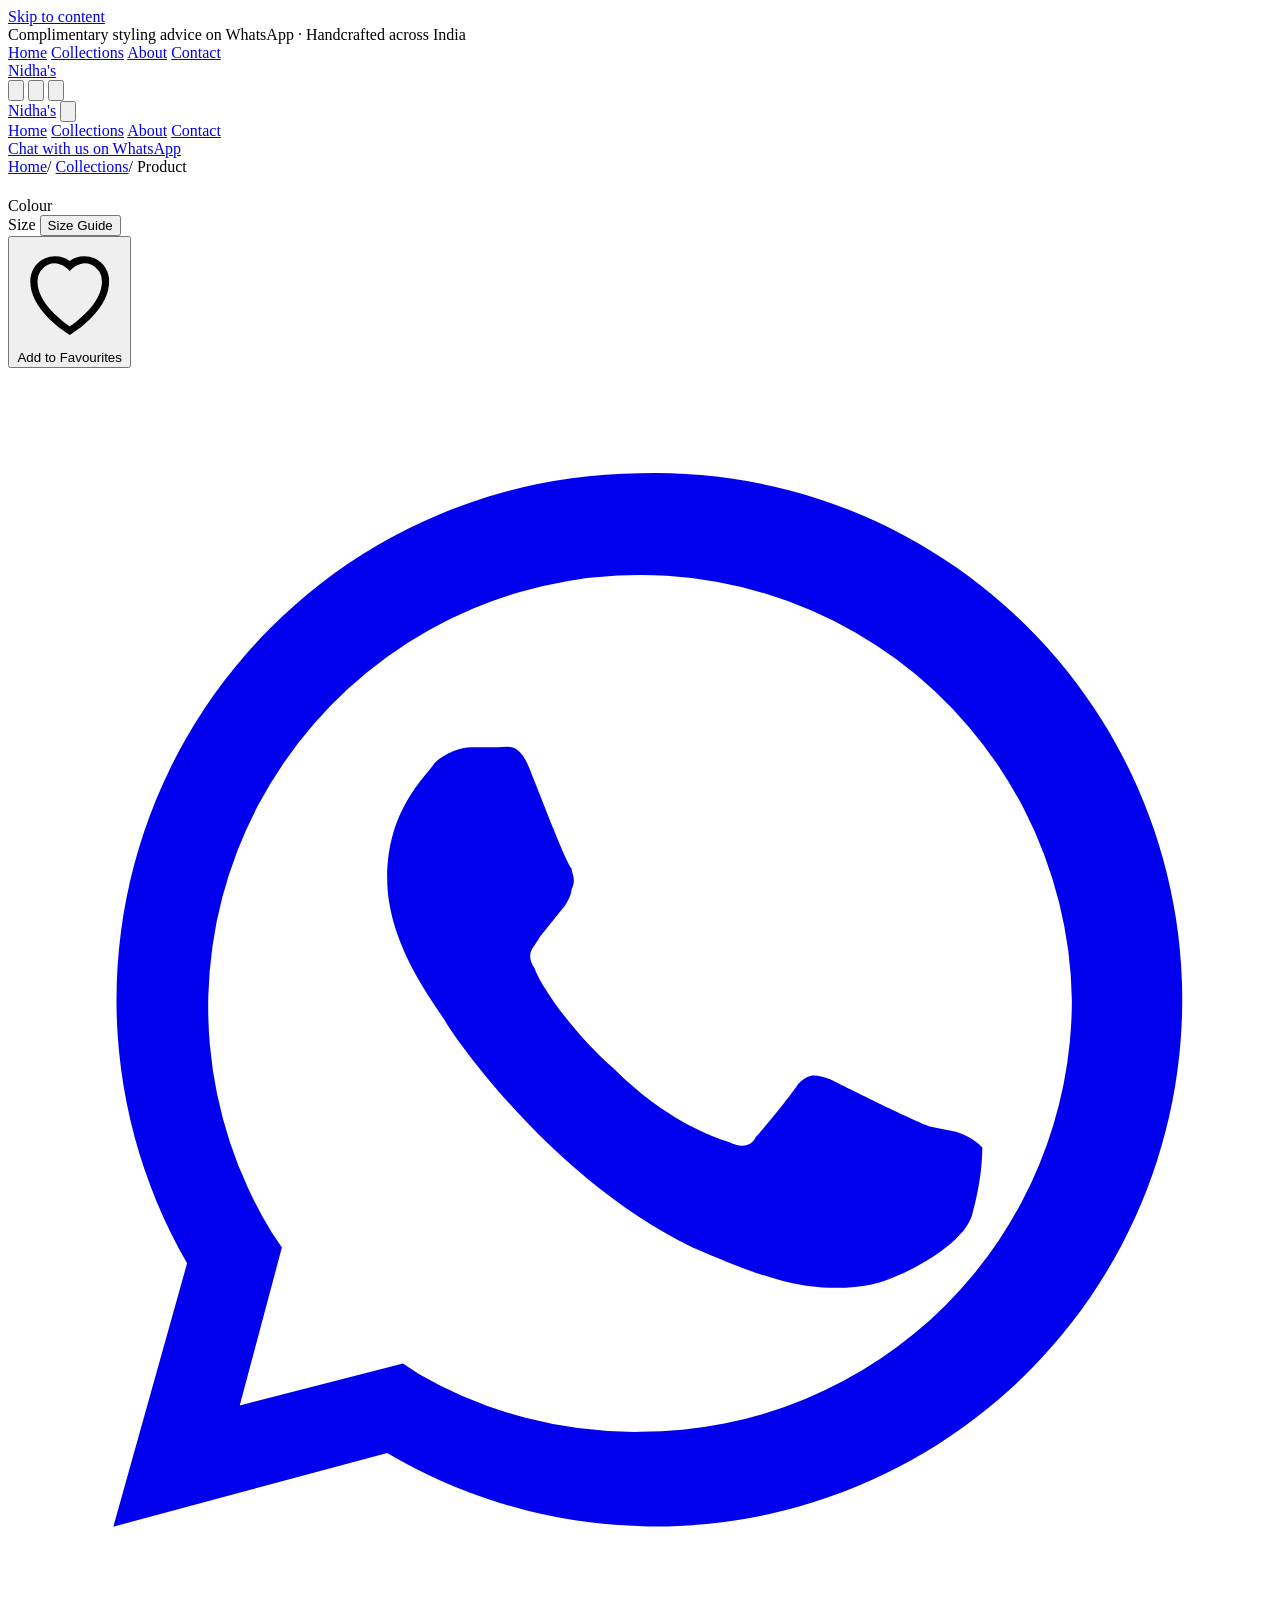
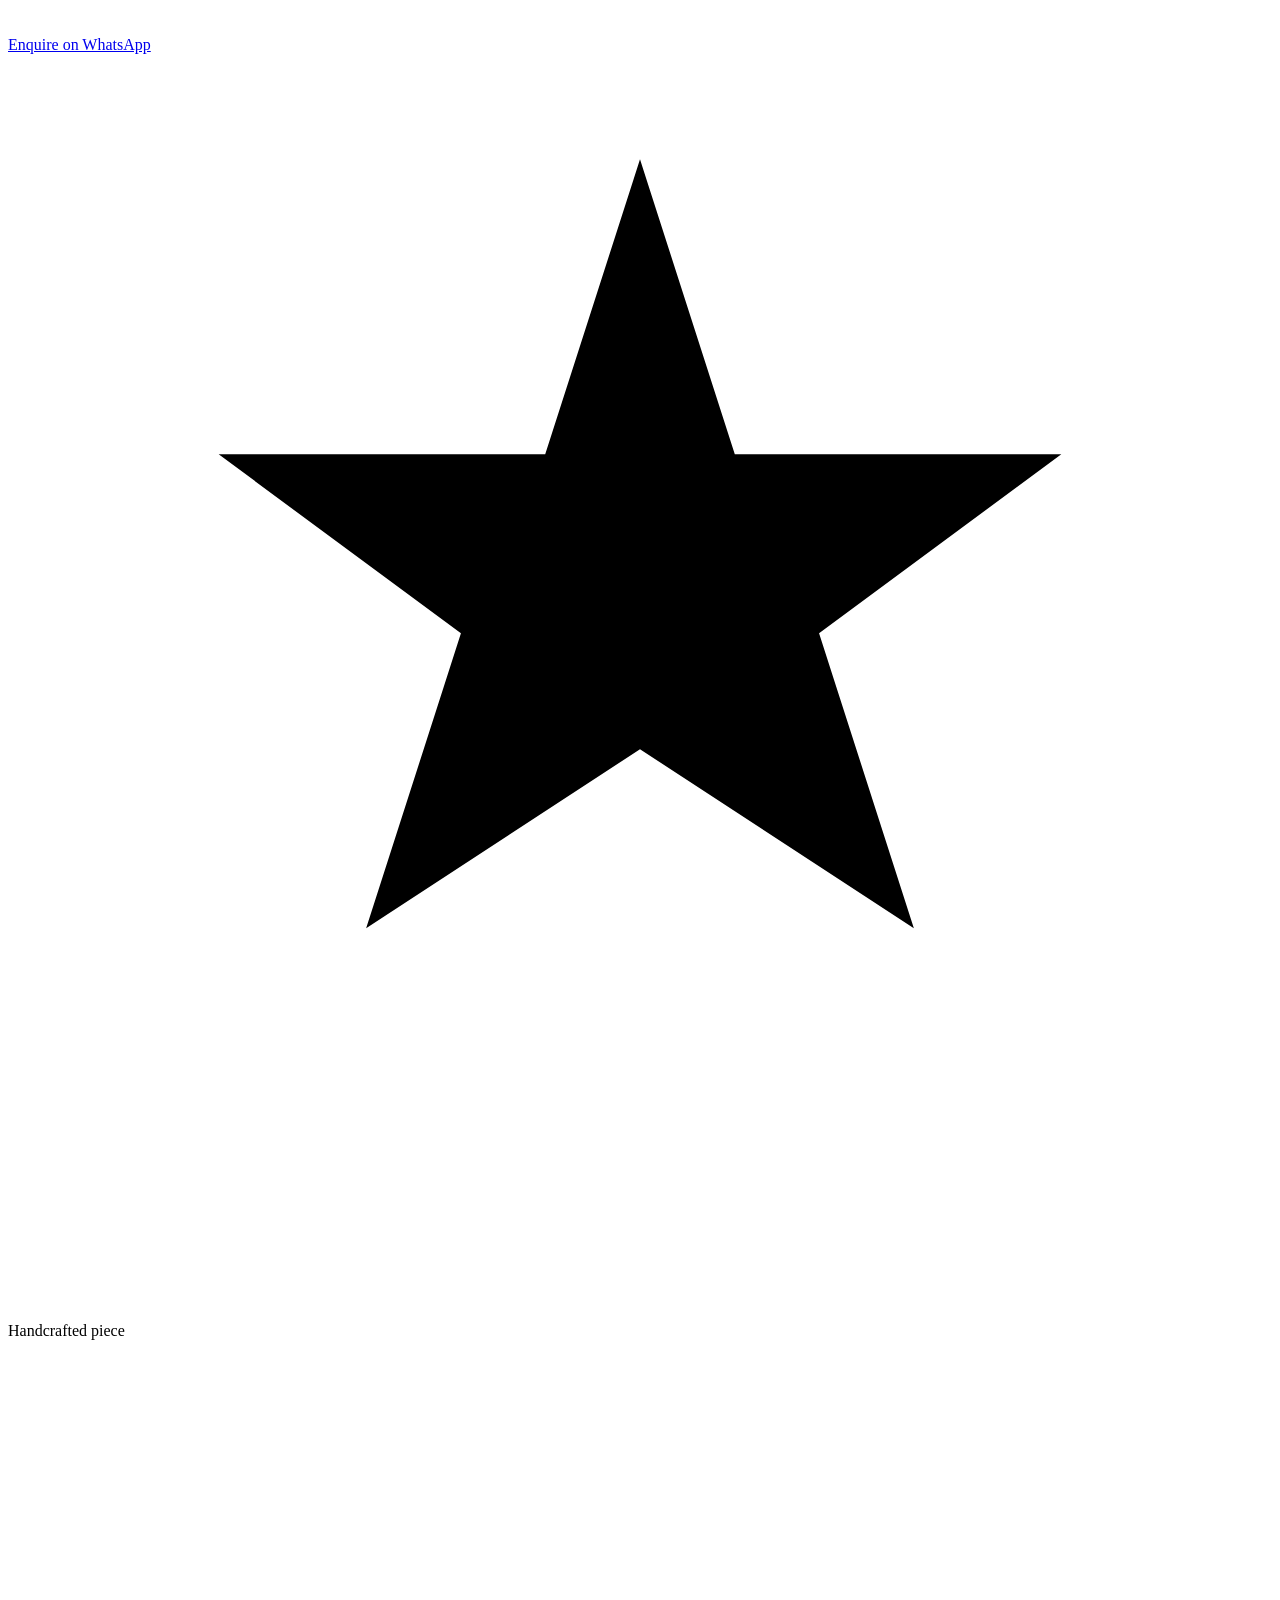
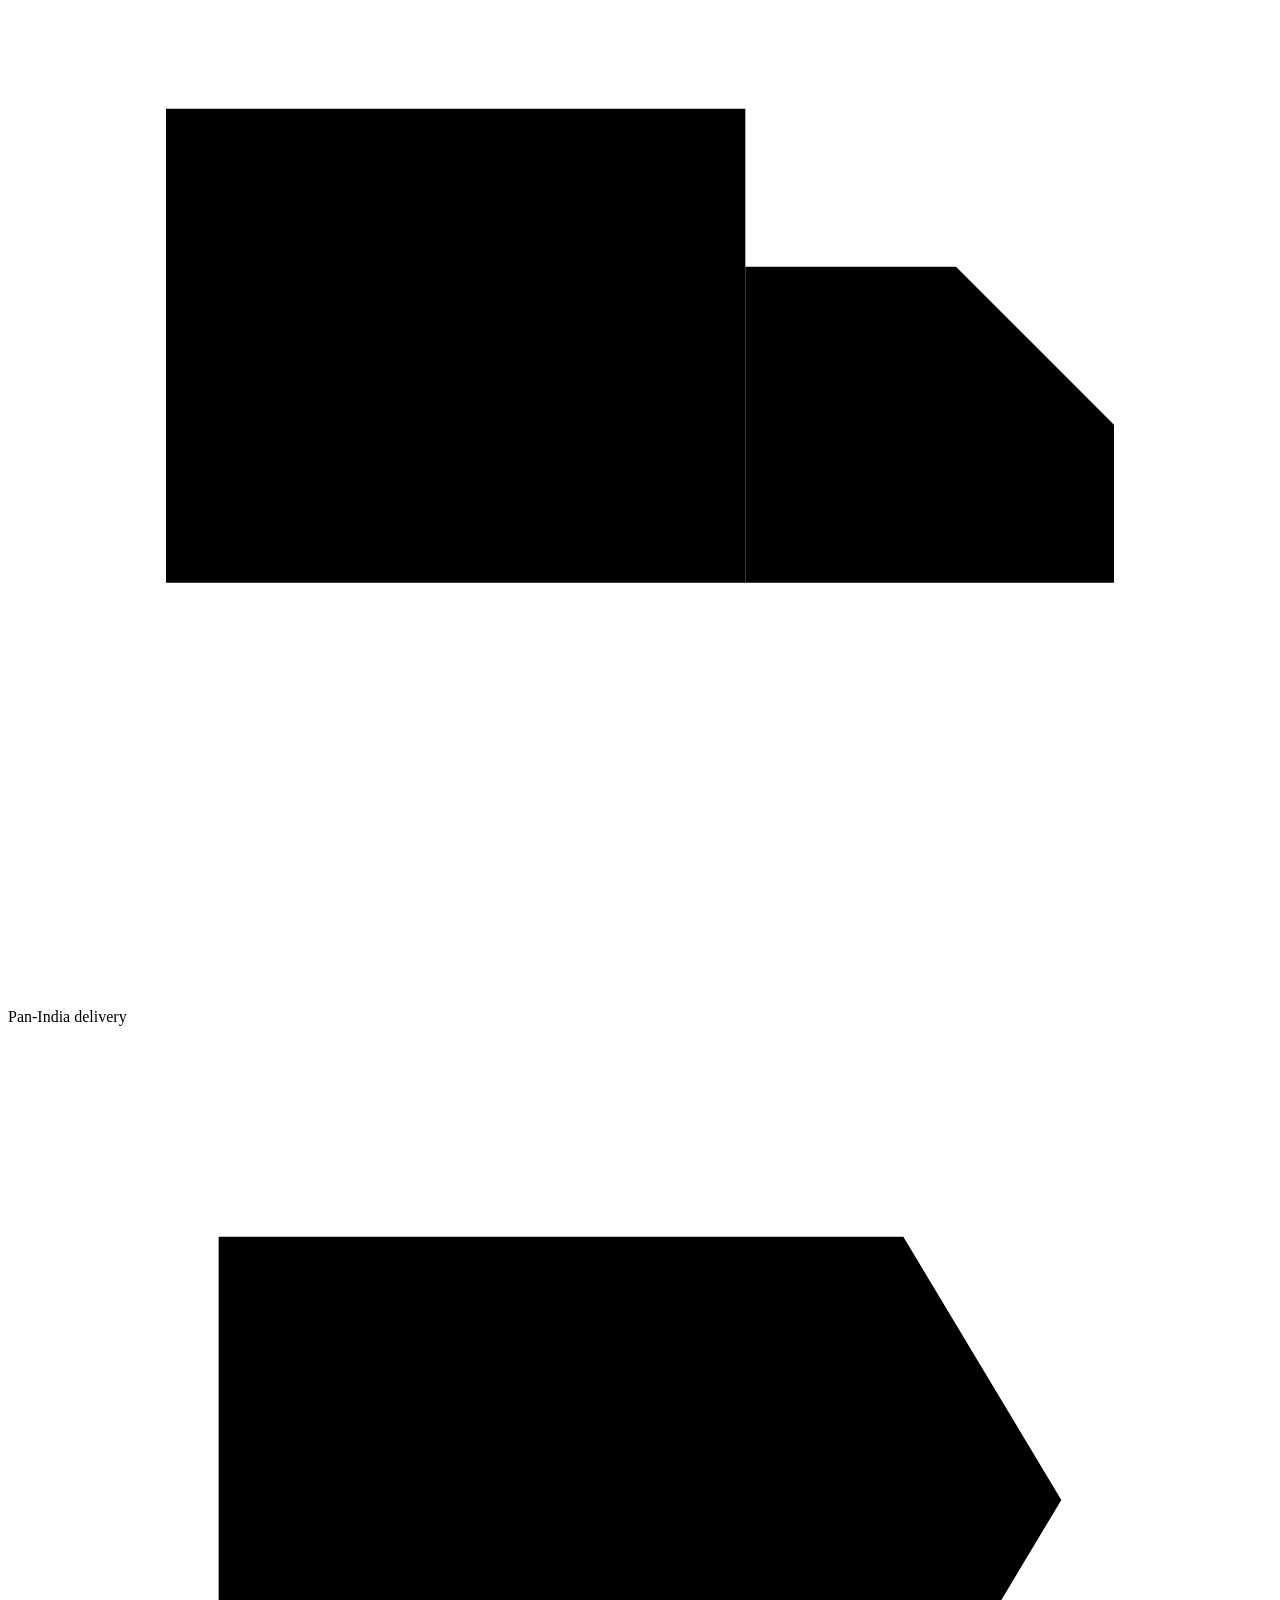
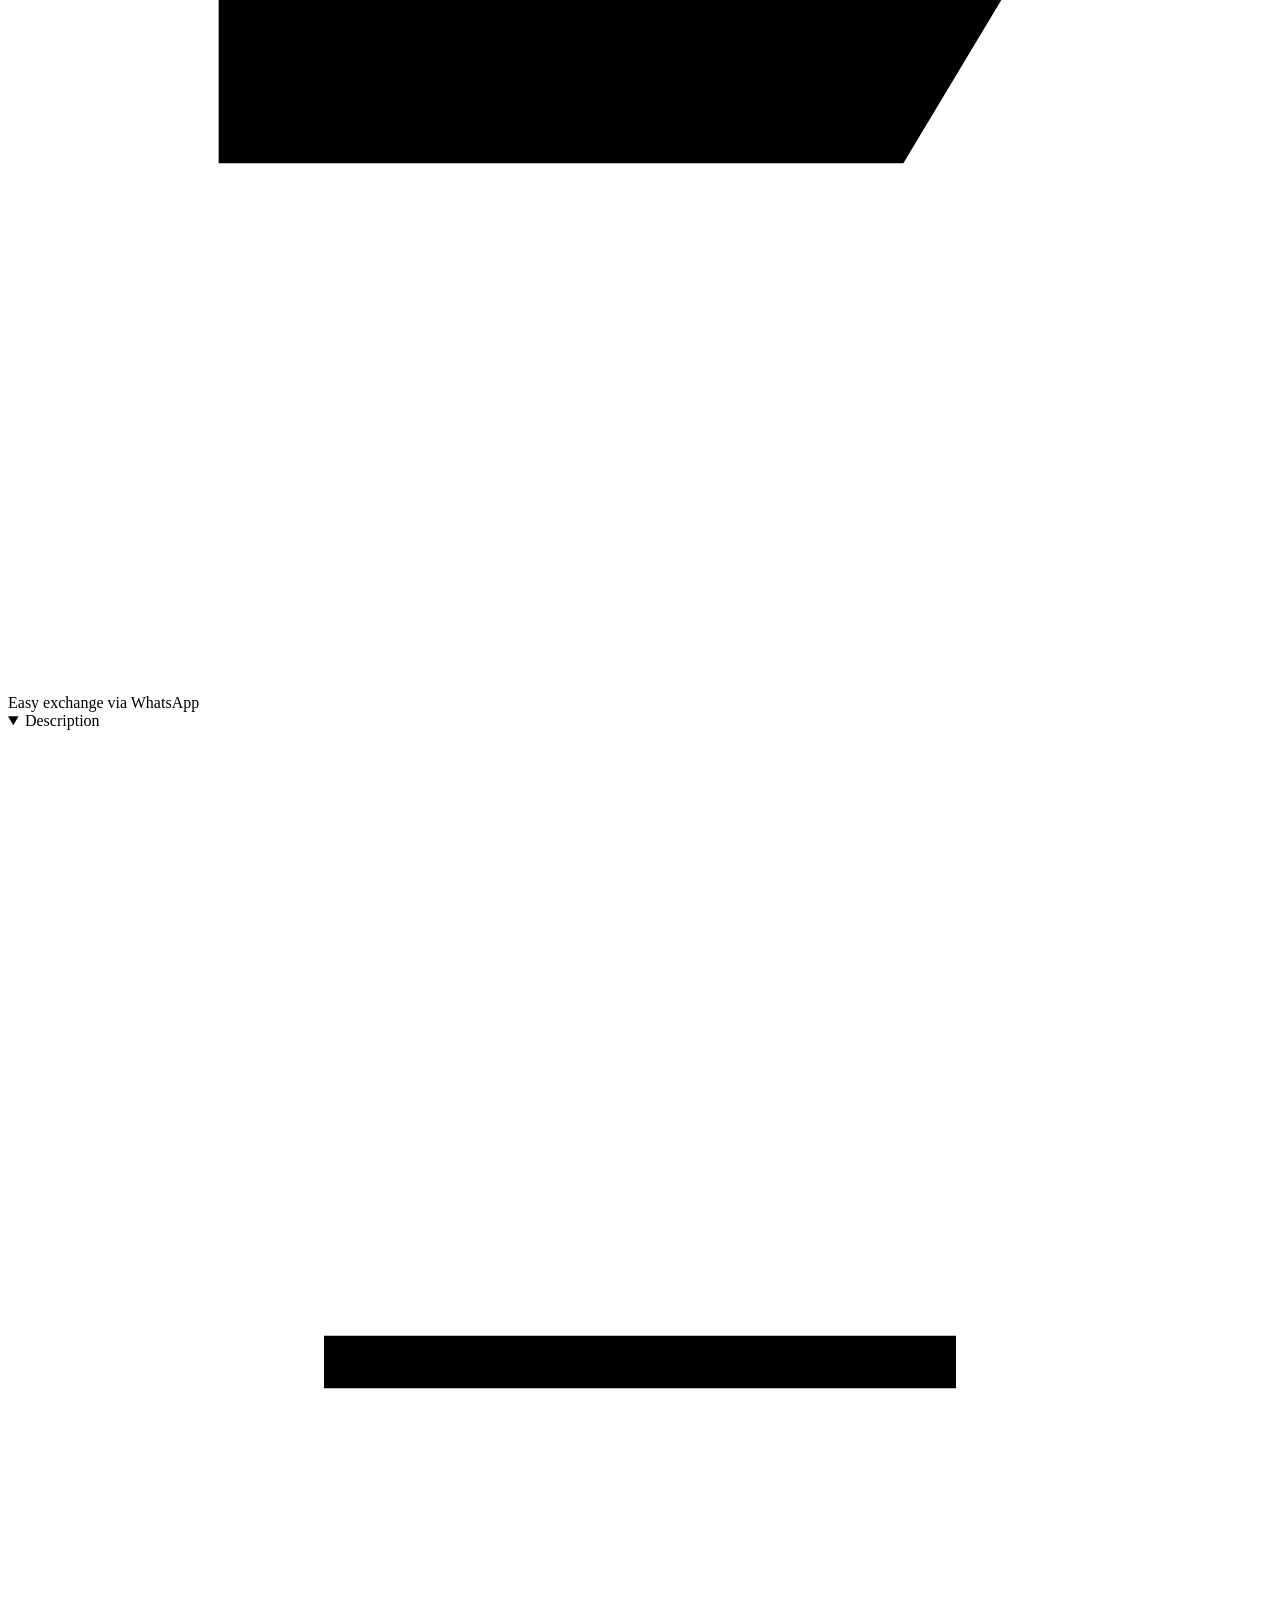
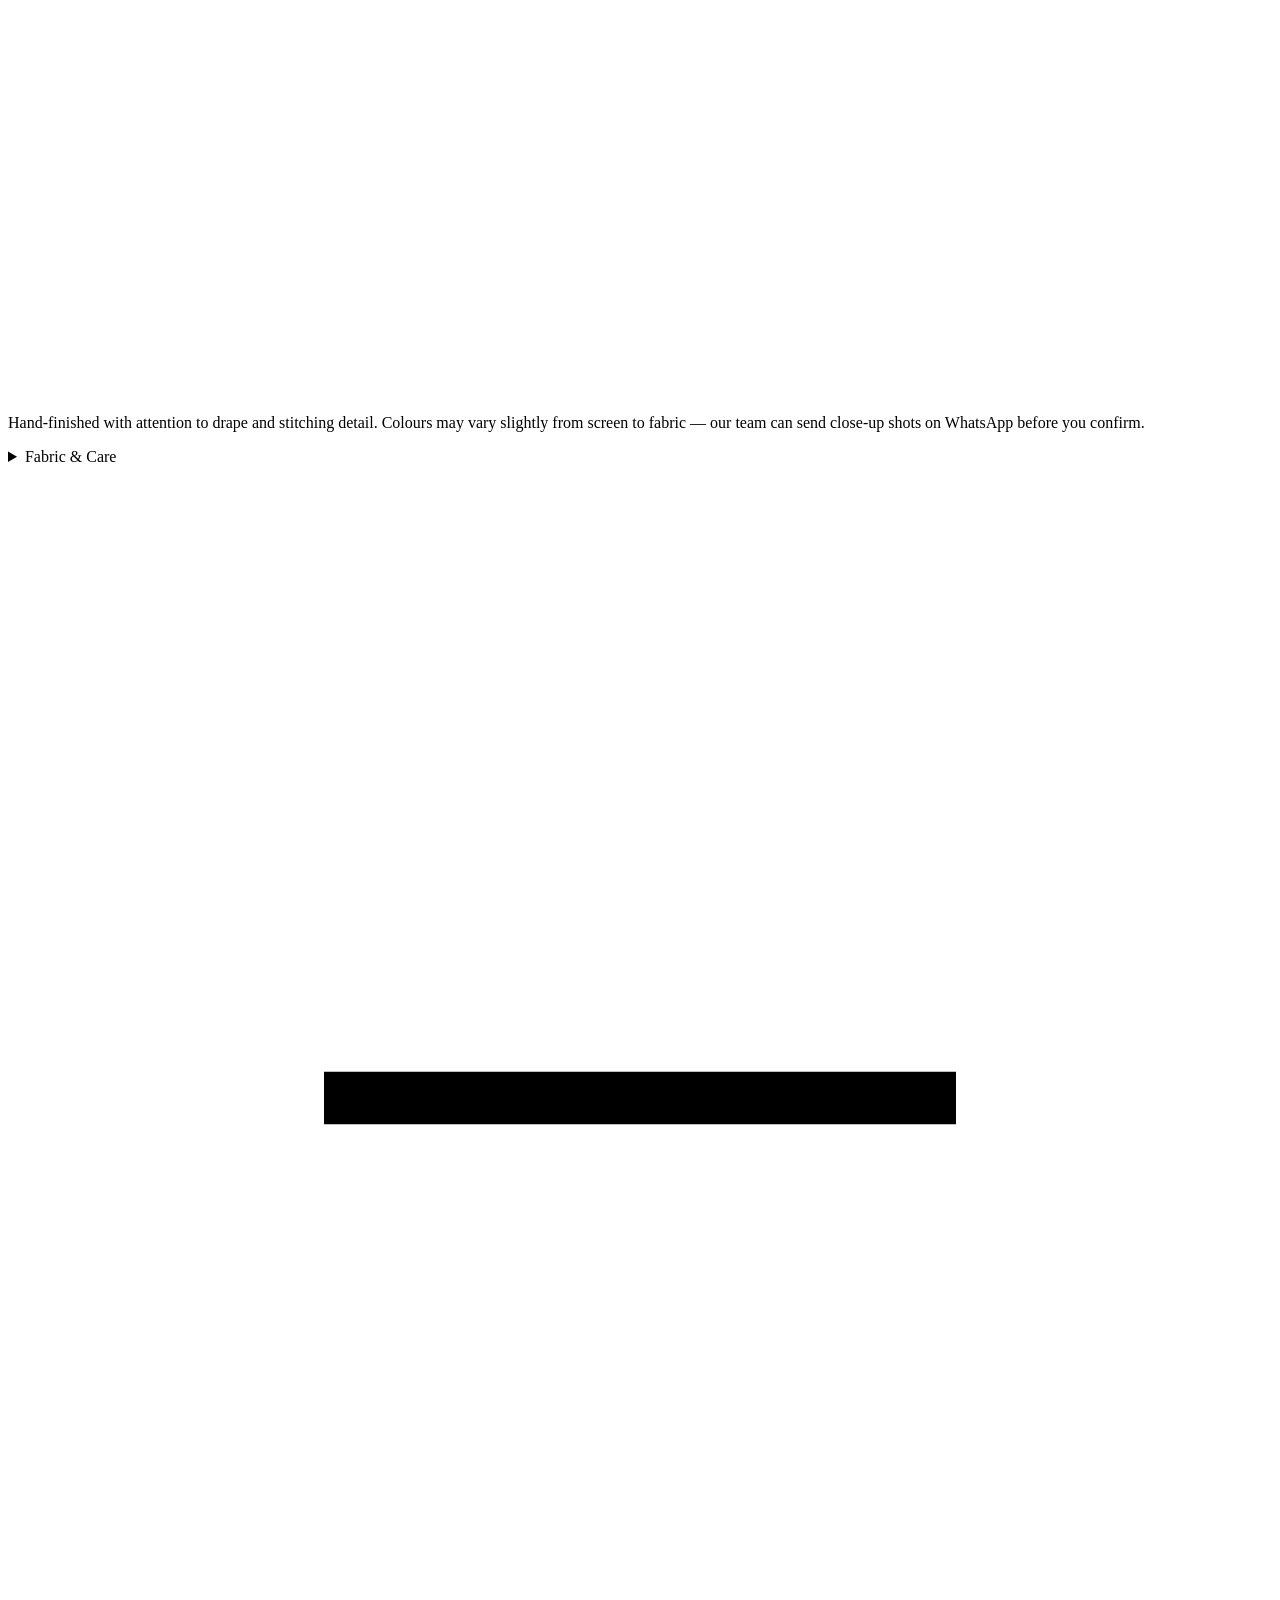
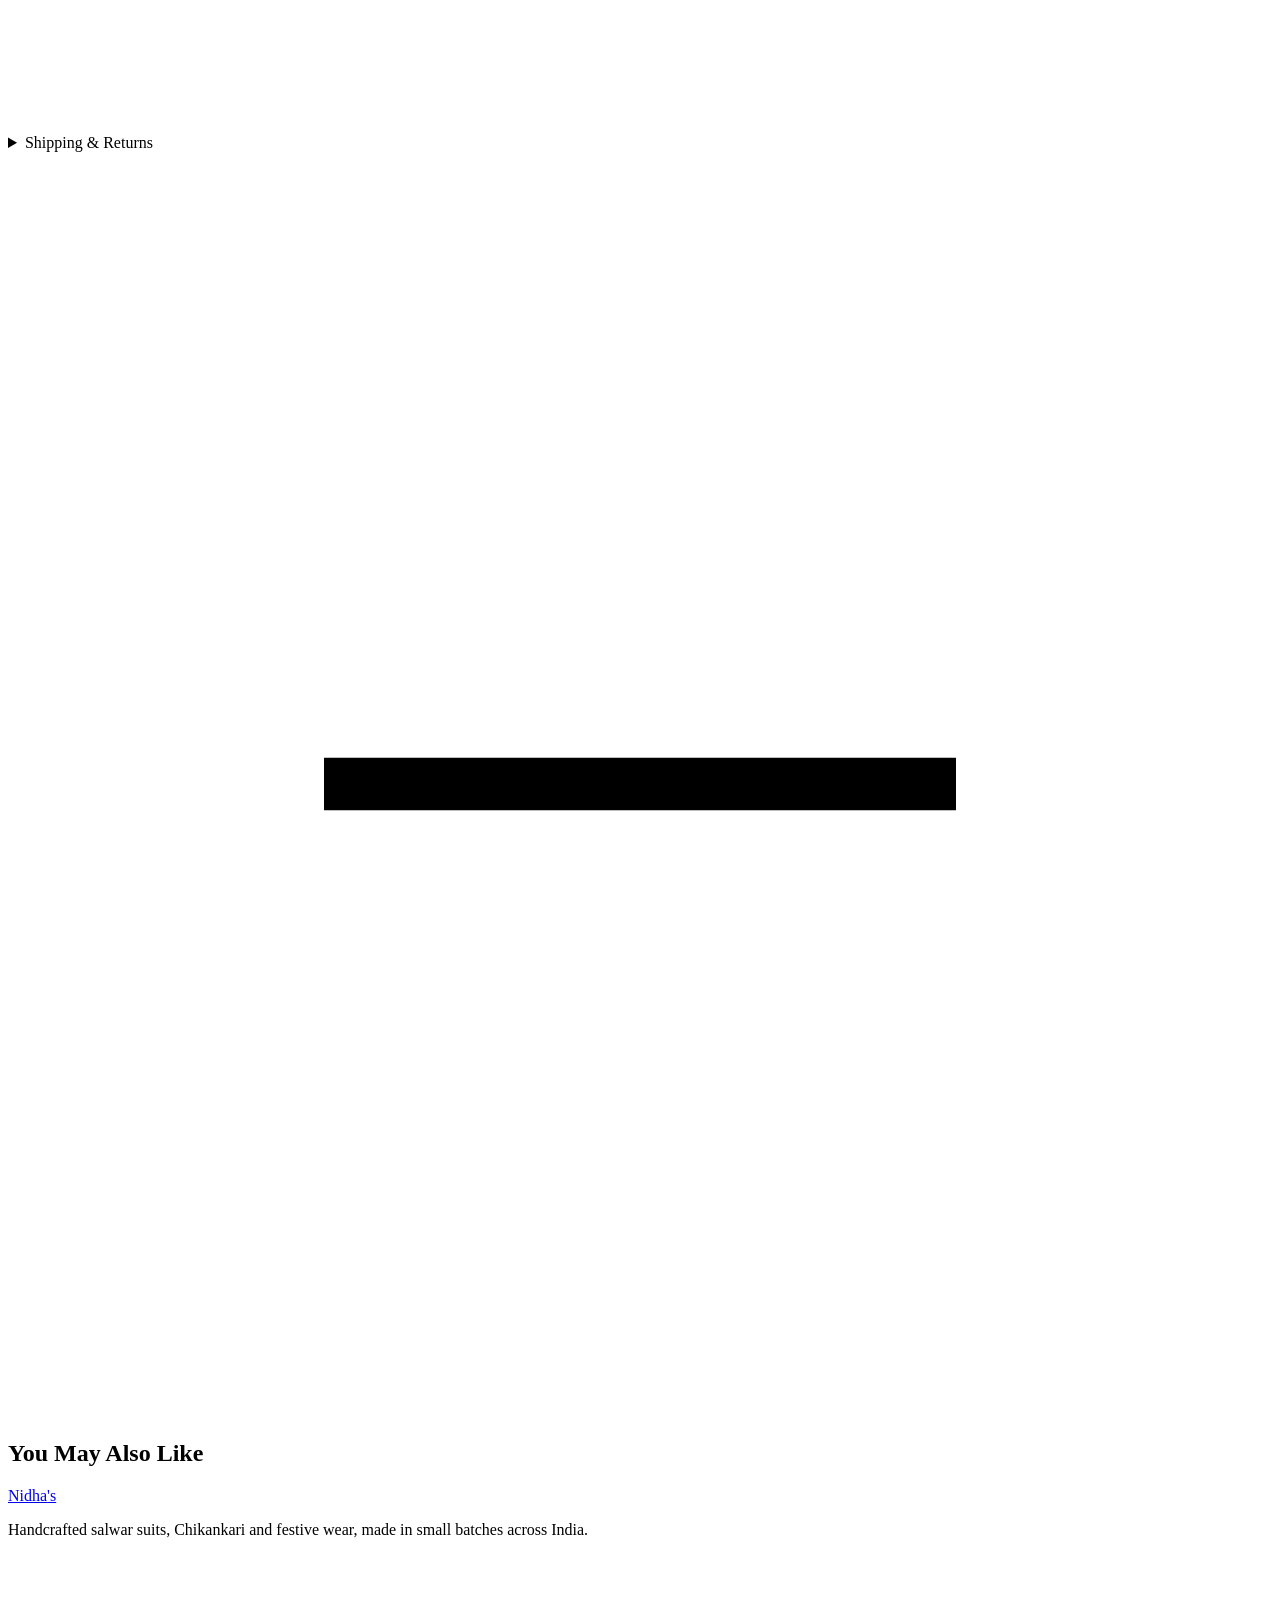
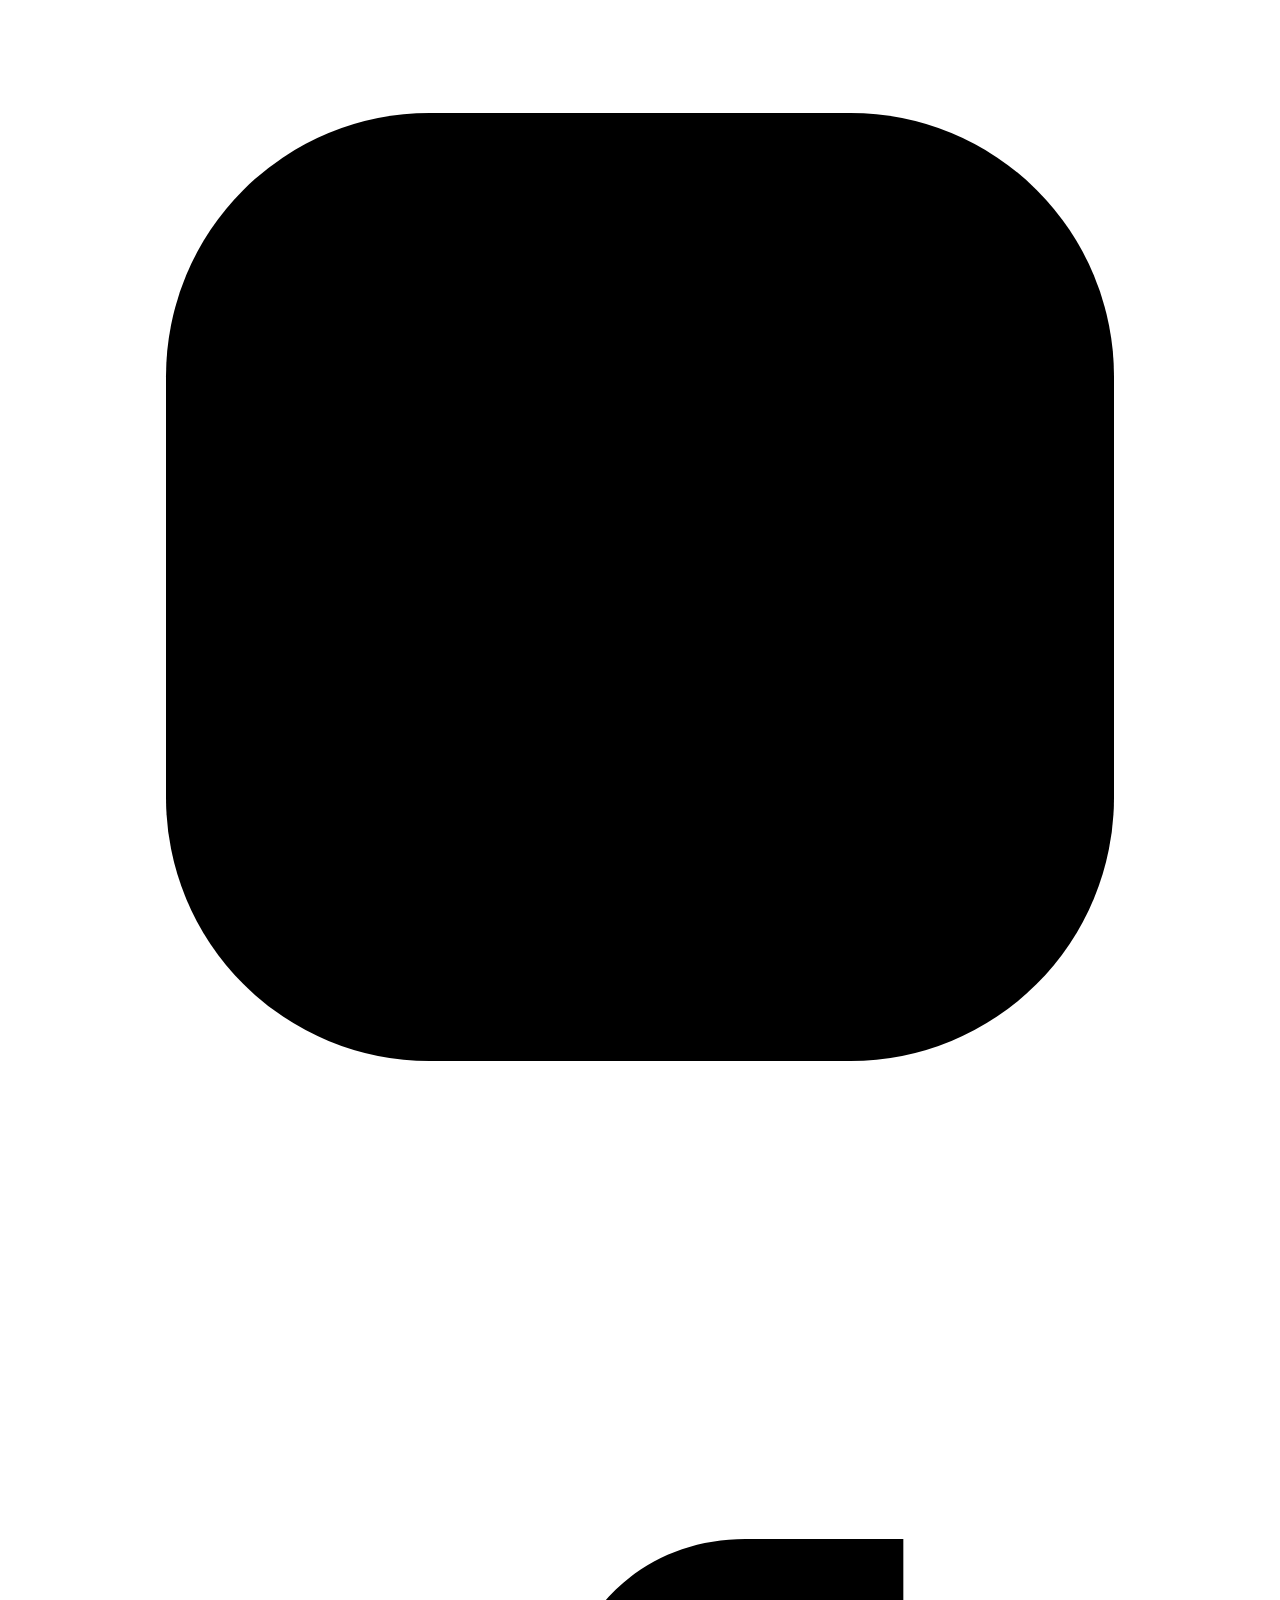
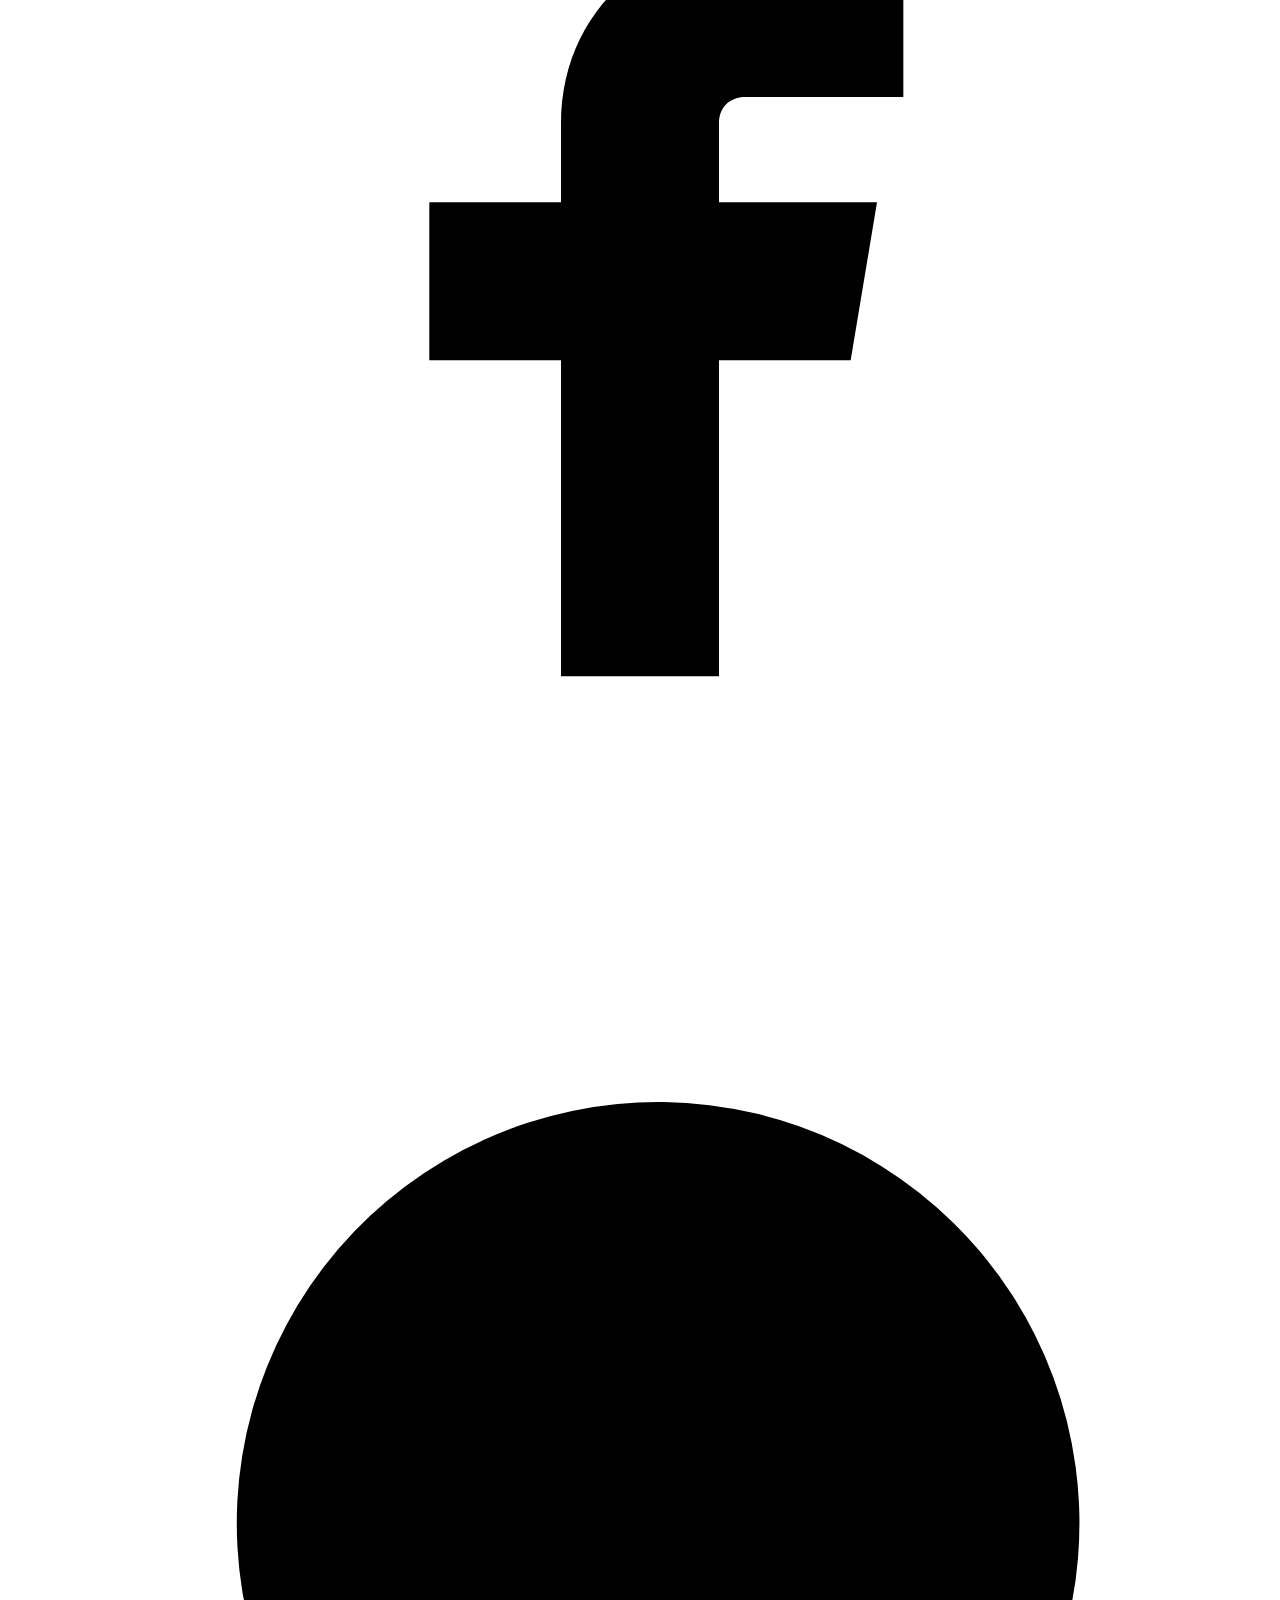
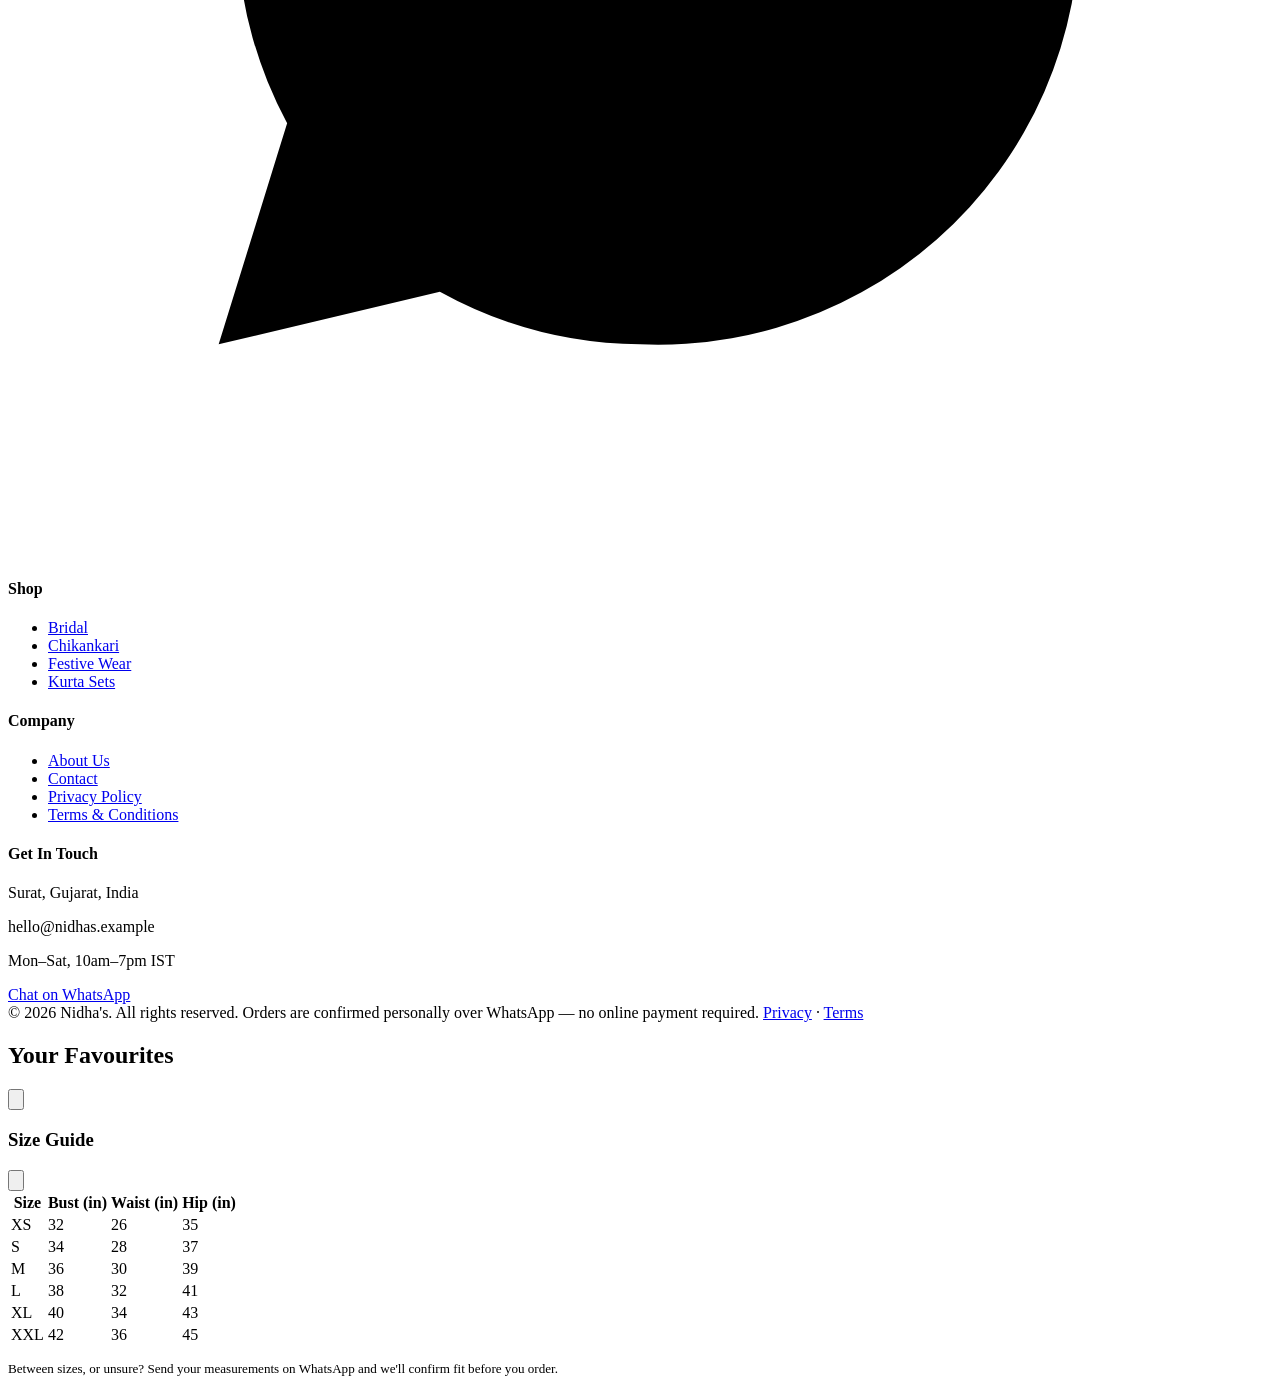
==== product.html @ 17872c1c "Create product.html" ====
<!DOCTYPE html>
<html lang="en">
<head>
<meta charset="UTF-8">
<meta name="viewport" content="width=device-width, initial-scale=1.0">
<title>Product — Nidha's</title>
<meta name="description" content="Product details from Nidha's. Save to favourites and enquire on WhatsApp.">
<link rel="preconnect" href="https://fonts.googleapis.com">
<link rel="stylesheet" href="style.css">
</head>
<body>

<a href="#main" class="skip-link">Skip to content</a>

<div class="announce">Complimentary styling advice on WhatsApp · Handcrafted across India</div>

<header class="site-header">
  <div class="container header-row">
    <nav class="nav-main" aria-label="Primary">
      <a href="index.html">Home</a>
      <a href="shop.html">Collections</a>
      <a href="about.html">About</a>
      <a href="contact.html">Contact</a>
    </nav>

    <a href="index.html" class="logo">Nidha<span>'</span>s</a>

    <div class="header-actions">
      <button class="icon-btn" aria-label="Search">
        <svg viewBox="0 0 24 24" fill="none" stroke="currentColor" stroke-width="1.6"><circle cx="11" cy="11" r="7"/><path d="M21 21l-4.3-4.3"/></svg>
      </button>
      <button class="icon-btn" data-drawer-open aria-label="Open favourites">
        <svg viewBox="0 0 24 24" fill="none" stroke="currentColor" stroke-width="1.6"><path d="M12 20.5s-8-4.9-8-11A4.7 4.7 0 0 1 12 6a4.7 4.7 0 0 1 8 3.5c0 6.1-8 11-8 11z"/></svg>
        <span class="badge" data-wishlist-count style="display:none">0</span>
      </button>
      <button class="icon-btn menu-toggle" data-menu-toggle aria-label="Open menu">
        <svg viewBox="0 0 24 24" fill="none" stroke="currentColor" stroke-width="1.6"><path d="M4 7h16M4 12h16M4 17h16"/></svg>
      </button>
    </div>
  </div>
</header>

<nav class="mobile-nav" data-mobile-nav aria-label="Mobile">
  <div class="mobile-nav-top">
    <a href="index.html" class="logo">Nidha<span>'</span>s</a>
    <button class="icon-btn" data-mobile-nav-close aria-label="Close menu">
      <svg viewBox="0 0 24 24" fill="none" stroke="currentColor" stroke-width="1.6"><path d="M6 6l12 12M18 6L6 18"/></svg>
    </button>
  </div>
  <div class="mobile-nav-links">
    <a href="index.html">Home</a>
    <a href="shop.html">Collections</a>
    <a href="about.html">About</a>
    <a href="contact.html">Contact</a>
  </div>
  <div class="mobile-nav-footer">
    <a class="btn btn-whatsapp btn-block" href="https://wa.me/919999999999" target="_blank" rel="noopener">Chat with us on WhatsApp</a>
  </div>
</nav>

<main id="main" data-pd-root>

  <div class="page-banner" style="padding-bottom:0;border-bottom:none;">
    <div class="container" style="padding-inline:0">
      <div class="breadcrumb">
        <a href="index.html">Home</a><span class="sep">/</span>
        <a href="shop.html" data-crumb-cat>Collections</a><span class="sep">/</span>
        <span data-crumb-name>Product</span>
      </div>
    </div>
  </div>

  <div class="container section">
    <div class="pd-layout">

      <div class="pd-gallery">
        <div class="pd-gallery-main" data-pd-main></div>
        <div class="pd-thumbs" data-pd-thumbs></div>
      </div>

      <div class="pd-info">
        <p class="p-category" data-pd-category></p>
        <h1 data-pd-name></h1>
        <div class="pd-rating" data-pd-rating></div>
        <div class="pd-price" data-pd-price></div>
        <p class="pd-desc" data-pd-desc></p>

        <div class="pd-option">
          <div class="pd-option-head">
            <span class="pd-option-label">Colour</span>
          </div>
          <div class="color-row" data-color-row></div>
        </div>

        <div class="pd-option">
          <div class="pd-option-head">
            <span class="pd-option-label">Size</span>
            <button class="size-guide-link" data-size-guide-open type="button">Size Guide</button>
          </div>
          <div class="size-row" data-size-row></div>
        </div>

        <div class="pd-actions">
          <button class="btn btn-outline" data-pd-wishlist aria-pressed="false">
            <svg viewBox="0 0 24 24" fill="none" stroke="currentColor" stroke-width="1.6"><path d="M12 20.5s-8-4.9-8-11A4.7 4.7 0 0 1 12 6a4.7 4.7 0 0 1 8 3.5c0 6.1-8 11-8 11z"/></svg>
            <span>Add to Favourites</span>
          </button>
          <a class="btn btn-whatsapp" data-pd-whatsapp href="#" target="_blank" rel="noopener">
            <svg viewBox="0 0 24 24" fill="currentColor"><path d="M17.5 14.4c-.3-.1-1.7-.8-1.9-.9-.3-.1-.4-.1-.6.1-.2.3-.7.9-.8 1-.1.2-.3.2-.5.1-.3-.1-1.2-.4-2.2-1.4-.8-.7-1.4-1.6-1.5-1.9-.2-.3 0-.4.1-.6l.4-.5c.1-.1.2-.3.2-.4.1-.2 0-.3 0-.4-.1-.1-.6-1.4-.8-1.9-.2-.5-.4-.4-.6-.4h-.5c-.2 0-.5.1-.7.3-.2.3-.9.9-.9 2.2s1 2.5 1.1 2.7c.1.2 2 3 4.7 4.3.7.3 1.2.5 1.6.6.7.2 1.3.2 1.8.1.5-.1 1.7-.7 1.9-1.3.2-.7.2-1.2.2-1.3-.1-.1-.2-.2-.5-.3z"/><path d="M12 2a10 10 0 0 0-8.6 15L2 22l5.2-1.4A10 10 0 1 0 12 2zm0 18.2a8.2 8.2 0 0 1-4.2-1.1l-.3-.2-3.1.8.8-3-.2-.3A8.2 8.2 0 1 1 20.2 12 8.2 8.2 0 0 1 12 20.2z"/></svg>
            Enquire on WhatsApp
          </a>
        </div>

        <div class="pd-trust">
          <div class="pd-trust-item"><svg viewBox="0 0 24 24"><path d="M12 2l1.8 5.6H20l-4.6 3.4 1.8 5.6L12 13.2 6.8 16.6l1.8-5.6L4 7.6h6.2z"/></svg>Handcrafted piece</div>
          <div class="pd-trust-item"><svg viewBox="0 0 24 24"><path d="M3 7h11v9H3z"/><path d="M14 10h4l3 3v3h-7z"/></svg>Pan-India delivery</div>
          <div class="pd-trust-item"><svg viewBox="0 0 24 24"><path d="M4 4h13l3 5-3 5H4z"/></svg>Easy exchange via WhatsApp</div>
        </div>

        <div class="accordion">
          <details class="accordion-item" open>
            <summary>Description <svg class="chev" viewBox="0 0 24 24" fill="none" stroke="currentColor"><path d="M6 12h12"/></svg></summary>
            <div class="accordion-body">
              <p>Hand-finished with attention to drape and stitching detail. Colours may vary slightly from screen to fabric — our team can send close-up shots on WhatsApp before you confirm.</p>
            </div>
          </details>
          <details class="accordion-item">
            <summary>Fabric &amp; Care <svg class="chev" viewBox="0 0 24 24" fill="none" stroke="currentColor"><path d="M6 12h12"/></svg></summary>
            <div class="accordion-body">
              <p>Fabric: <span data-pd-fabric></span></p>
              <ul>
                <li>Dry clean recommended for first wash</li>
                <li>Iron on reverse at medium heat</li>
                <li>Store folded, away from direct sunlight</li>
              </ul>
            </div>
          </details>
          <details class="accordion-item">
            <summary>Shipping &amp; Returns <svg class="chev" viewBox="0 0 24 24" fill="none" stroke="currentColor"><path d="M6 12h12"/></svg></summary>
            <div class="accordion-body">
              <p>We don't run an online checkout — once you confirm on WhatsApp, our team shares final pricing, delivery timelines and exchange terms directly with you before anything ships.</p>
            </div>
          </details>
        </div>
      </div>

    </div>
  </div>

  <div class="container section--tight related">
    <div class="section-head">
      <div>
        <span class="fold" aria-hidden="true"></span>
        <h2>You May Also Like</h2>
      </div>
    </div>
    <div class="product-grid" data-related-grid></div>
  </div>

</main>

<footer class="site-footer">
  <div class="container footer-grid">
    <div class="footer-brand">
      <a href="index.html" class="logo">Nidha<span>'</span>s</a>
      <p>Handcrafted salwar suits, Chikankari and festive wear, made in small batches across India.</p>
      <div class="footer-socials">
        <a href="https://instagram.com" target="_blank" rel="noopener" aria-label="Instagram"><svg viewBox="0 0 24 24"><rect x="3" y="3" width="18" height="18" rx="5"/><circle cx="12" cy="12" r="4"/><circle cx="17.5" cy="6.5" r="1"/></svg></a>
        <a href="https://facebook.com" target="_blank" rel="noopener" aria-label="Facebook"><svg viewBox="0 0 24 24"><path d="M14 9h3V6h-3c-2 0-3.5 1.5-3.5 3.5V11H8v3h2.5v6h3v-6H16l.5-3h-3V9.5c0-.3.2-.5.5-.5z"/></svg></a>
        <a href="https://wa.me/919999999999" target="_blank" rel="noopener" aria-label="WhatsApp"><svg viewBox="0 0 24 24"><path d="M4 20l1.3-4.2A8 8 0 1112 20a8 8 0 01-3.8-1z"/></svg></a>
      </div>
    </div>
    <nav class="footer-col" aria-label="Shop">
      <h4>Shop</h4>
      <ul>
        <li><a href="shop.html?category=Bridal">Bridal</a></li>
        <li><a href="shop.html?category=Chikankari">Chikankari</a></li>
        <li><a href="shop.html?category=Festive%20Wear">Festive Wear</a></li>
        <li><a href="shop.html?category=Kurta%20Sets">Kurta Sets</a></li>
      </ul>
    </nav>
    <nav class="footer-col" aria-label="Company">
      <h4>Company</h4>
      <ul>
        <li><a href="about.html">About Us</a></li>
        <li><a href="contact.html">Contact</a></li>
        <li><a href="privacy.html">Privacy Policy</a></li>
        <li><a href="terms.html">Terms &amp; Conditions</a></li>
      </ul>
    </nav>
    <div class="footer-col footer-contact">
      <h4>Get In Touch</h4>
      <p>Surat, Gujarat, India</p>
      <p>hello@nidhas.example</p>
      <p>Mon–Sat, 10am–7pm IST</p>
      <a class="btn btn-whatsapp btn-sm" href="https://wa.me/919999999999" target="_blank" rel="noopener">Chat on WhatsApp</a>
    </div>
  </div>
  <div class="footer-bottom">
    <span>© 2026 Nidha's. All rights reserved.</span>
    <span>Orders are confirmed personally over WhatsApp — no online payment required. <a href="privacy.html">Privacy</a> · <a href="terms.html">Terms</a></span>
  </div>
</footer>

<div class="drawer-overlay" data-drawer-overlay></div>
<aside class="drawer" data-drawer aria-label="Favourites">
  <div class="drawer-head">
    <h2>Your Favourites</h2>
    <button class="icon-btn" data-drawer-close aria-label="Close favourites">
      <svg viewBox="0 0 24 24" fill="none" stroke="currentColor" stroke-width="1.6"><path d="M6 6l12 12M18 6L6 18"/></svg>
    </button>
  </div>
  <div class="drawer-body" data-drawer-body></div>
  <div class="drawer-foot" data-drawer-foot></div>
</aside>

<!-- Size guide modal -->
<div class="modal-overlay" data-size-modal>
  <div class="modal" role="dialog" aria-modal="true" aria-label="Size guide">
    <div class="modal-head">
      <h3>Size Guide</h3>
      <button class="icon-btn" data-size-modal-close aria-label="Close size guide">
        <svg viewBox="0 0 24 24" fill="none" stroke="currentColor" stroke-width="1.6"><path d="M6 6l12 12M18 6L6 18"/></svg>
      </button>
    </div>
    <table class="size-table">
      <thead><tr><th>Size</th><th>Bust (in)</th><th>Waist (in)</th><th>Hip (in)</th></tr></thead>
      <tbody>
        <tr><td>XS</td><td>32</td><td>26</td><td>35</td></tr>
        <tr><td>S</td><td>34</td><td>28</td><td>37</td></tr>
        <tr><td>M</td><td>36</td><td>30</td><td>39</td></tr>
        <tr><td>L</td><td>38</td><td>32</td><td>41</td></tr>
        <tr><td>XL</td><td>40</td><td>34</td><td>43</td></tr>
        <tr><td>XXL</td><td>42</td><td>36</td><td>45</td></tr>
      </tbody>
    </table>
    <p style="margin-top:14px;font-size:.82rem;color:var(--bark)">Between sizes, or unsure? Send your measurements on WhatsApp and we'll confirm fit before you order.</p>
  </div>
</div>

<script src="main.js"></script>
<script src="product.js"></script>
</body>
</html>
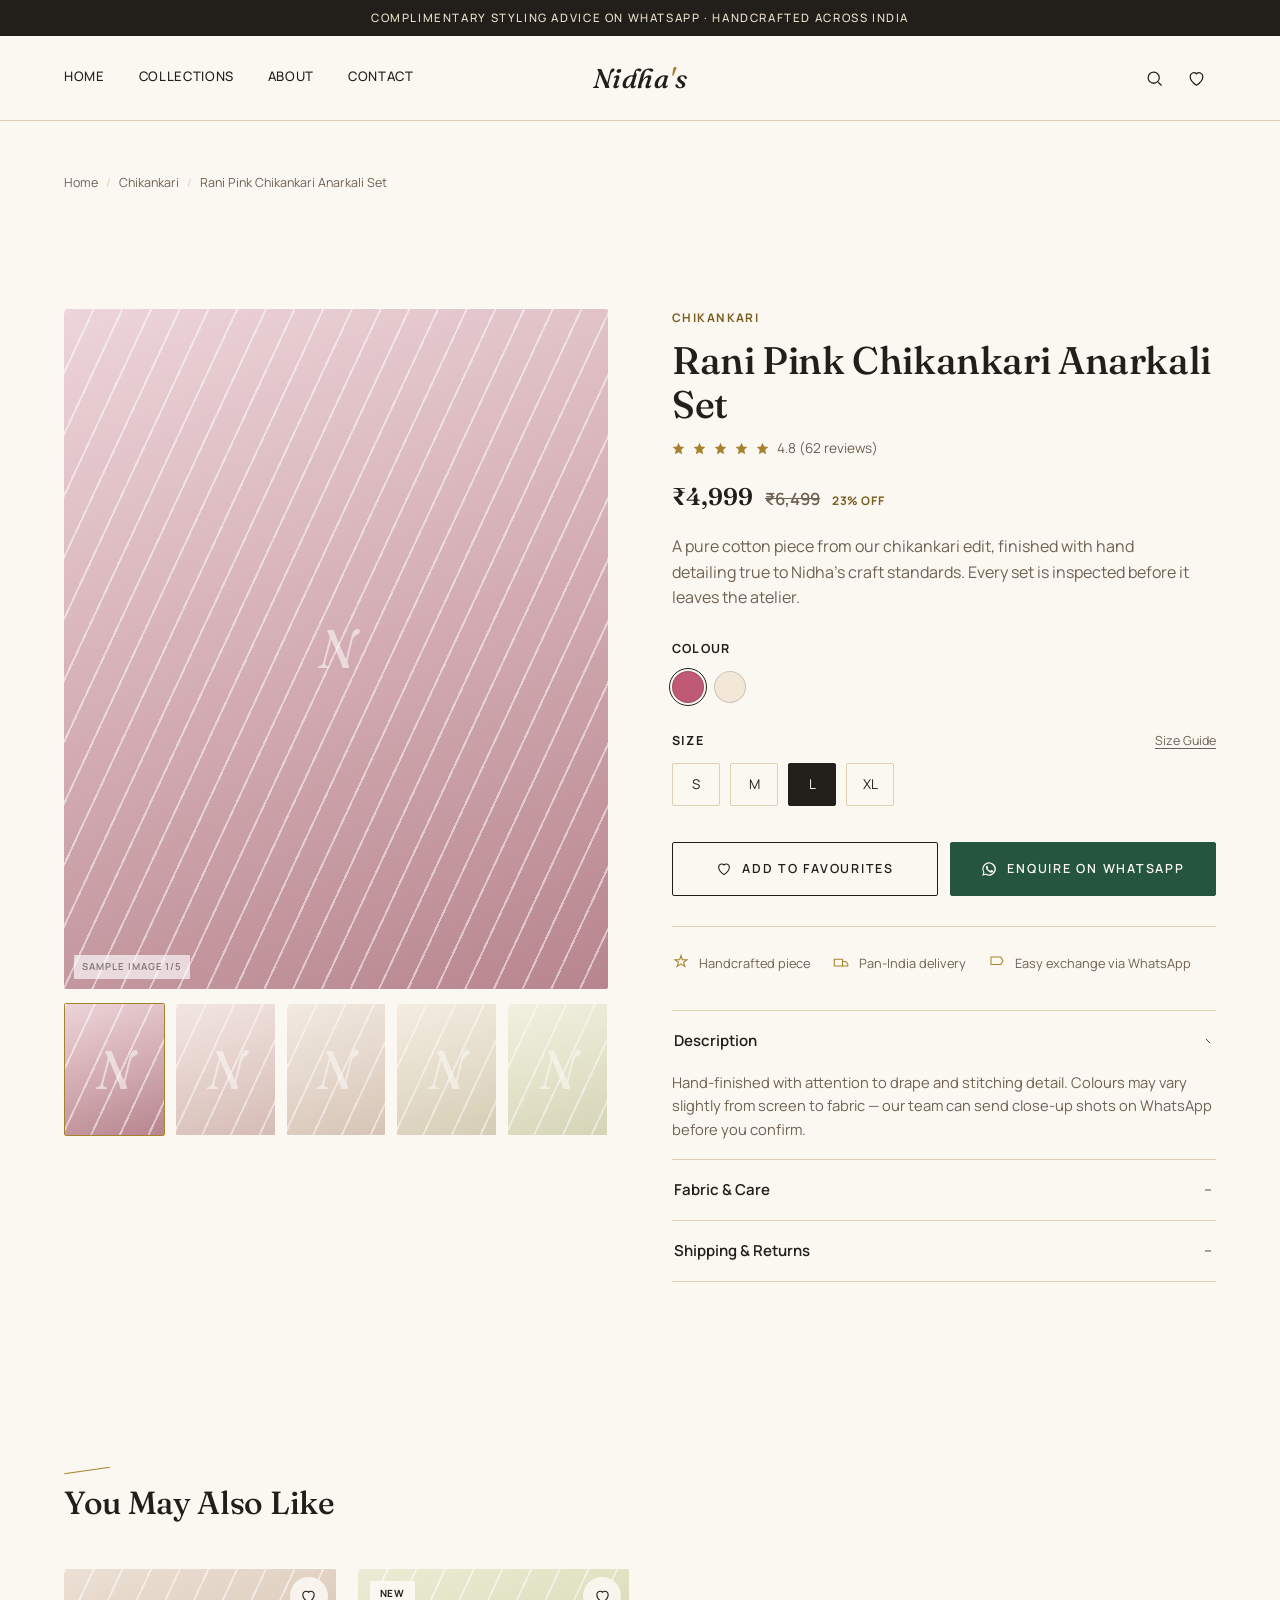
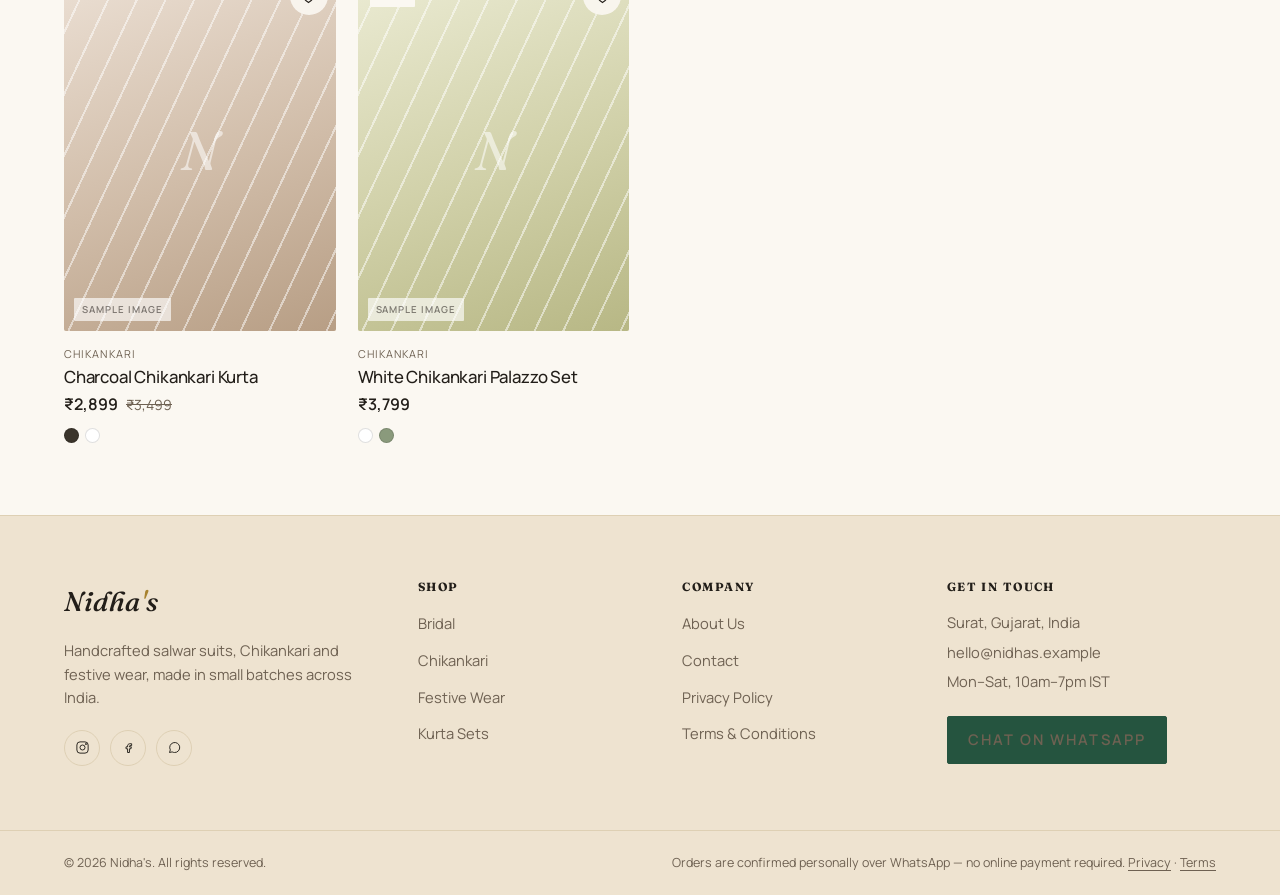
==== commit 706823ee: "Add files via upload" ====
--- a/product.html
+++ b/product.html
@@ -3,10 +3,12 @@
 <head>
 <meta charset="UTF-8">
 <meta name="viewport" content="width=device-width, initial-scale=1.0">
+<script>document.documentElement.classList.add('js-motion')</script>
 <title>Product — Nidha's</title>
 <meta name="description" content="Product details from Nidha's. Save to favourites and enquire on WhatsApp.">
 <link rel="preconnect" href="https://fonts.googleapis.com">
 <link rel="stylesheet" href="style.css">
+<link rel="stylesheet" href="motion.css">
 </head>
 <body>
 
@@ -240,5 +242,6 @@
 
 <script src="main.js"></script>
 <script src="product.js"></script>
+<script src="motion.js"></script>
 </body>
 </html>
--- a/style.css
+++ b/style.css
@@ -0,0 +1,682 @@
+@import url('https://fonts.googleapis.com/css2?family=Fraunces:ital,opsz,wght@0,9..144,300;0,9..144,400;0,9..144,500;0,9..144,600;1,9..144,400;1,9..144,500&family=Manrope:wght@300;400;500;600;700&display=swap');
+
+/* ============================================================
+   NIDHA'S — Design tokens
+   ============================================================ */
+:root{
+  --ivory:#fbf8f2;
+  --sand:#eee3d0;
+  --sand-deep:#e3d4b8;
+  --white:#ffffff;
+  --ink:#221e19;
+  --ink-soft:#3a342b;
+  --bark:#6e6152;
+  --gold:#a7822e;
+  --gold-soft:#c9a860;
+  --gold-text:#7a5d21; /* darker than --gold: meets 4.5:1 contrast for small text on ivory/sand */
+  --line:#ded0b4;
+  --error:#a13a2f;
+
+  --font-display:'Fraunces', serif;
+  --font-body:'Manrope', sans-serif;
+
+  --container:1320px;
+  --gutter:clamp(20px,5vw,64px);
+  --radius:2px;
+  --ease:cubic-bezier(.4,0,.2,1);
+  --dur:.4s;
+}
+
+/* ============================================================
+   Reset
+   ============================================================ */
+*,*::before,*::after{box-sizing:border-box;margin:0;padding:0;}
+html{scroll-behavior:smooth;}
+@media (prefers-reduced-motion: reduce){
+  html{scroll-behavior:auto;}
+  *,*::before,*::after{animation-duration:.01ms !important;animation-iteration-count:1 !important;transition-duration:.01ms !important;scroll-behavior:auto !important;}
+}
+body{
+  font-family:var(--font-body);
+  color:var(--ink);
+  background:var(--ivory);
+  line-height:1.6;
+  font-weight:400;
+  -webkit-font-smoothing:antialiased;
+  overflow-x:hidden;
+}
+img{max-width:100%;display:block;}
+a{color:inherit;text-decoration:none;}
+button{font:inherit;color:inherit;background:none;border:none;cursor:pointer;}
+input,textarea,select{font:inherit;color:inherit;}
+ul{list-style:none;}
+h1,h2,h3,h4{font-family:var(--font-display);font-weight:500;line-height:1.15;letter-spacing:-.01em;}
+svg{display:block;}
+
+/* Skip link */
+.skip-link{
+  position:absolute;left:12px;top:-60px;background:var(--ink);color:var(--ivory);
+  padding:12px 20px;z-index:999;transition:top .25s var(--ease);font-size:.85rem;
+}
+.skip-link:focus{top:12px;}
+
+/* Focus visibility */
+a:focus-visible,button:focus-visible,input:focus-visible,textarea:focus-visible,select:focus-visible,[tabindex]:focus-visible{
+  outline:2px solid var(--gold);
+  outline-offset:3px;
+}
+
+/* ============================================================
+   Layout utilities
+   ============================================================ */
+.container{max-width:var(--container);margin-inline:auto;padding-inline:var(--gutter);}
+.section{padding-block:clamp(64px,9vw,120px);}
+.section--tight{padding-block:clamp(40px,6vw,72px);}
+.section--sand{background:var(--sand);}
+.section--ink{background:var(--ink);color:var(--ivory);}
+
+.fold{
+  width:46px;height:1px;background:var(--gold);
+  transform:rotate(-8deg);
+  display:block;
+}
+
+.eyebrow{
+  font-family:var(--font-body);
+  font-size:.72rem;
+  letter-spacing:.24em;
+  text-transform:uppercase;
+  color:var(--gold-text);
+  font-weight:600;
+  display:inline-flex;
+  align-items:center;
+  gap:12px;
+}
+.eyebrow::before{content:'';width:22px;height:1px;background:var(--gold);}
+
+.section-head{
+  display:flex;
+  align-items:flex-end;
+  justify-content:space-between;
+  gap:24px;
+  margin-bottom:clamp(28px,4vw,48px);
+  flex-wrap:wrap;
+}
+.section-head h2{font-size:clamp(1.8rem,3.4vw,2.7rem);margin-top:14px;}
+.section-head p{color:var(--bark);max-width:46ch;margin-top:10px;font-size:.98rem;}
+.section-head .fold{margin-bottom:10px;}
+
+.section-link{
+  font-size:.82rem;letter-spacing:.08em;text-transform:uppercase;font-weight:600;
+  border-bottom:1px solid var(--ink);padding-bottom:3px;white-space:nowrap;
+  transition:opacity var(--dur) var(--ease);
+}
+.section-link:hover{opacity:.6;}
+
+.center{text-align:center;}
+.mx-auto{margin-inline:auto;}
+.sr-only{position:absolute;width:1px;height:1px;overflow:hidden;clip:rect(0 0 0 0);white-space:nowrap;}
+
+/* ============================================================
+   Buttons
+   ============================================================ */
+.btn{
+  display:inline-flex;align-items:center;justify-content:center;gap:10px;
+  padding:16px 34px;
+  font-size:.78rem;letter-spacing:.14em;text-transform:uppercase;font-weight:600;
+  border:1px solid var(--ink);
+  border-radius:var(--radius);
+  transition:background var(--dur) var(--ease),color var(--dur) var(--ease),border-color var(--dur) var(--ease),transform var(--dur) var(--ease);
+  white-space:nowrap;
+}
+.btn-primary{background:var(--ink);color:var(--ivory);}
+.btn-primary:hover{background:var(--ink-soft);transform:translateY(-1px);}
+.btn-outline{background:transparent;color:var(--ink);}
+.btn-outline:hover{background:var(--ink);color:var(--ivory);}
+.btn-ghost{border-color:var(--ivory);color:var(--ivory);}
+.btn-ghost:hover{background:var(--ivory);color:var(--ink);}
+.btn-whatsapp{
+  background:#25543f;color:var(--ivory);border-color:#25543f;
+}
+.btn-whatsapp:hover{background:#1c4230;border-color:#1c4230;}
+.btn-block{width:100%;}
+.btn-sm{padding:11px 20px;font-size:.72rem;}
+.btn[disabled]{opacity:.45;cursor:not-allowed;}
+.btn svg{width:16px;height:16px;flex-shrink:0;}
+
+.icon-btn{
+  width:40px;height:40px;display:inline-flex;align-items:center;justify-content:center;
+  border-radius:50%;transition:background var(--dur) var(--ease);position:relative;
+}
+.icon-btn:hover{background:var(--sand);}
+.icon-btn svg{width:19px;height:19px;}
+.icon-btn .badge{
+  position:absolute;top:-2px;right:-2px;background:var(--ink);color:var(--ivory);
+  font-size:.62rem;font-weight:700;width:16px;height:16px;border-radius:50%;
+  display:flex;align-items:center;justify-content:center;
+}
+
+/* ============================================================
+   Announcement bar + Header
+   ============================================================ */
+.announce{
+  background:var(--ink);color:var(--sand);
+  text-align:center;font-size:.72rem;letter-spacing:.14em;text-transform:uppercase;
+  padding:9px 16px;font-weight:500;
+}
+
+.site-header{
+  position:sticky;top:0;z-index:200;
+  background:rgba(251,248,242,.92);
+  backdrop-filter:blur(10px);
+  border-bottom:1px solid var(--line);
+}
+.header-row{
+  display:grid;grid-template-columns:1fr auto 1fr;align-items:center;
+  height:84px;
+}
+.logo{
+  font-family:var(--font-display);font-style:italic;font-weight:500;
+  font-size:1.7rem;letter-spacing:.02em;text-align:center;
+}
+.logo span{color:var(--gold);}
+
+.nav-main{display:flex;gap:34px;}
+.nav-main a{
+  font-size:.82rem;letter-spacing:.05em;text-transform:uppercase;font-weight:500;
+  position:relative;padding-bottom:4px;
+}
+.nav-main a::after{
+  content:'';position:absolute;left:0;right:0;bottom:0;height:1px;background:var(--ink);
+  transform:scaleX(0);transform-origin:right;transition:transform var(--dur) var(--ease);
+}
+.nav-main a:hover::after,.nav-main a[aria-current="page"]::after{transform:scaleX(1);transform-origin:left;}
+.nav-main a[aria-current="page"]{color:var(--gold-text);}
+
+.header-actions{display:flex;align-items:center;justify-content:flex-end;gap:2px;}
+.menu-toggle{display:none;}
+
+/* Mobile nav */
+.mobile-nav{
+  position:fixed;inset:0;background:var(--ivory);z-index:300;
+  display:flex;flex-direction:column;
+  transform:translateX(100%);transition:transform var(--dur) var(--ease);
+  padding:20px var(--gutter) 40px;
+}
+.mobile-nav.is-open{transform:translateX(0);}
+.mobile-nav-top{display:flex;justify-content:space-between;align-items:center;height:64px;}
+.mobile-nav-links{display:flex;flex-direction:column;gap:6px;margin-top:30px;}
+.mobile-nav-links a{
+  font-family:var(--font-display);font-size:2rem;padding:12px 0;border-bottom:1px solid var(--line);
+}
+.mobile-nav-footer{margin-top:auto;padding-top:24px;}
+
+/* ============================================================
+   Hero
+   ============================================================ */
+.hero{
+  display:grid;
+  grid-template-columns:56px 1fr;
+  min-height:88vh;
+  position:relative;
+}
+.hero-spine{
+  writing-mode:vertical-rl;
+  text-orientation:mixed;
+  display:flex;align-items:center;justify-content:center;
+  gap:14px;
+  font-size:.68rem;letter-spacing:.28em;text-transform:uppercase;color:var(--bark);font-weight:600;
+  border-right:1px solid var(--line);
+}
+.hero-spine::before,.hero-spine::after{content:'';width:1px;height:40px;background:var(--gold);}
+.hero-body{
+  display:grid;grid-template-columns:1.1fr .9fr;align-items:center;gap:40px;
+  padding:64px var(--gutter);
+}
+.hero-copy{max-width:560px;}
+.hero-copy .eyebrow{margin-bottom:22px;}
+.hero-copy h1{
+  font-size:clamp(2.6rem,5.4vw,4.6rem);
+  position:relative;
+}
+.hero-fold{
+  width:120px;height:2px;background:linear-gradient(90deg,var(--gold),transparent);
+  transform:rotate(-4deg);
+  margin:22px 0 26px;
+}
+.hero-copy p{color:var(--bark);font-size:1.05rem;max-width:44ch;}
+.hero-actions{display:flex;gap:14px;margin-top:34px;flex-wrap:wrap;}
+
+.hero-visual{
+  position:relative;aspect-ratio:4/5;border-radius:var(--radius);overflow:hidden;
+}
+.hero-visual .placeholder-media{height:100%;}
+
+/* ============================================================
+   Placeholder media (stand-in for real photography)
+   ============================================================ */
+.placeholder-media{
+  position:relative;width:100%;aspect-ratio:3/4;overflow:hidden;
+  background:
+    repeating-linear-gradient(115deg, rgba(255,255,255,.5) 0 2px, transparent 2px 26px),
+    linear-gradient(160deg, hsl(var(--ph-h,32) 38% 88%), hsl(var(--ph-h,32) 30% 74%) 55%, hsl(var(--ph-h,32) 26% 62%));
+}
+.placeholder-media::before{
+  content:attr(data-mono);
+  position:absolute;inset:0;display:flex;align-items:center;justify-content:center;
+  font-family:var(--font-display);font-style:italic;color:rgba(255,255,255,.55);
+  font-size:3.4rem;
+}
+.placeholder-media .placeholder-tag{
+  position:absolute;left:10px;bottom:10px;font-size:.6rem;letter-spacing:.1em;text-transform:uppercase;
+  color:rgba(34,30,25,.55);background:rgba(255,255,255,.65);padding:4px 8px;border-radius:1px;font-weight:600;
+}
+.placeholder-media.tall{aspect-ratio:4/5;}
+.placeholder-media.square{aspect-ratio:1/1;}
+.placeholder-media.wide{aspect-ratio:16/10;}
+
+/* ============================================================
+   Collections
+   ============================================================ */
+.collections-grid{display:grid;grid-template-columns:repeat(3,1fr);gap:20px;}
+.collection-card{position:relative;overflow:hidden;border-radius:var(--radius);}
+.collection-card .placeholder-media{transition:transform 1.1s var(--ease);}
+.collection-card:hover .placeholder-media{transform:scale(1.06);}
+.collection-card-overlay{
+  position:absolute;inset:0;
+  background:linear-gradient(0deg, rgba(20,17,13,.72) 0%, rgba(20,17,13,0) 42%);
+  display:flex;flex-direction:column;justify-content:flex-end;padding:26px;
+}
+.collection-card-overlay h3{color:var(--ivory);font-size:1.5rem;font-style:italic;}
+.collection-card-overlay span{
+  color:var(--sand);font-size:.72rem;letter-spacing:.1em;text-transform:uppercase;font-weight:600;
+  display:inline-block;margin-top:8px;border-bottom:1px solid var(--gold);padding-bottom:3px;
+}
+
+/* ============================================================
+   Product grid + card
+   ============================================================ */
+.product-grid{display:grid;grid-template-columns:repeat(4,1fr);gap:28px 22px;}
+.product-card{position:relative;}
+.product-media{position:relative;overflow:hidden;border-radius:var(--radius);background:var(--sand);}
+.product-media .placeholder-media{transition:opacity .5s var(--ease);}
+.product-media .placeholder-media.alt{position:absolute;inset:0;opacity:0;}
+.product-card:hover .placeholder-media.alt{opacity:1;}
+
+.product-badge{
+  position:absolute;top:12px;left:12px;z-index:2;
+  font-size:.62rem;letter-spacing:.09em;text-transform:uppercase;font-weight:700;
+  background:var(--ivory);color:var(--ink);padding:5px 10px;border-radius:1px;
+}
+.product-badge.bestseller{background:var(--ink);color:var(--ivory);}
+
+.wishlist-btn{
+  position:absolute;top:8px;right:8px;z-index:2;
+  width:38px;height:38px;border-radius:50%;
+  background:rgba(251,248,242,.9);backdrop-filter:blur(4px);
+  display:flex;align-items:center;justify-content:center;
+  transition:transform var(--dur) var(--ease),background var(--dur) var(--ease);
+}
+.wishlist-btn:hover{transform:scale(1.08);}
+.wishlist-btn svg{width:17px;height:17px;stroke:var(--ink);fill:none;stroke-width:1.6;transition:fill var(--dur),stroke var(--dur);}
+.wishlist-btn.is-active svg{fill:var(--gold);stroke:var(--gold);}
+
+.product-quickview{
+  position:absolute;left:0;right:0;bottom:0;
+  padding:12px;text-align:center;
+  background:rgba(251,248,242,.94);
+  font-size:.7rem;letter-spacing:.1em;text-transform:uppercase;font-weight:600;
+  transform:translateY(100%);transition:transform var(--dur) var(--ease);
+}
+.product-card:hover .product-quickview{transform:translateY(0);}
+
+.product-info{padding-top:14px;}
+.product-info .p-category{font-size:.68rem;letter-spacing:.1em;text-transform:uppercase;color:var(--bark);}
+.product-info h3{font-size:1.05rem;font-weight:500;margin-top:4px;font-family:var(--font-body);}
+.product-info h3 a:hover{text-decoration:underline;text-underline-offset:3px;}
+.product-price{display:flex;align-items:center;gap:8px;margin-top:6px;}
+.product-price .now{font-weight:600;}
+.product-price .mrp{color:var(--bark);text-decoration:line-through;font-size:.88rem;}
+.swatch-row{display:flex;gap:6px;margin-top:10px;}
+.swatch{width:15px;height:15px;border-radius:50%;border:1px solid rgba(0,0,0,.12);}
+
+.grid-cta{text-align:center;margin-top:48px;}
+
+/* ============================================================
+   Brand story
+   ============================================================ */
+.story{display:grid;grid-template-columns:.95fr 1.05fr;gap:64px;align-items:center;}
+.story-copy blockquote{
+  font-family:var(--font-display);font-style:italic;font-size:clamp(1.5rem,2.6vw,2.1rem);
+  line-height:1.35;margin:20px 0 24px;
+}
+.story-copy p{color:var(--bark);max-width:52ch;}
+.story-signature{margin-top:26px;font-size:.85rem;color:var(--bark);}
+.story-signature strong{display:block;color:var(--ink);font-family:var(--font-display);font-style:italic;font-size:1.15rem;}
+
+/* ============================================================
+   Why choose us
+   ============================================================ */
+.feature-grid{display:grid;grid-template-columns:repeat(4,1fr);gap:1px;background:var(--line);border:1px solid var(--line);}
+.feature-item{background:var(--ivory);padding:38px 30px;}
+.feature-item .ico{width:34px;height:34px;stroke:var(--gold);fill:none;stroke-width:1.3;margin-bottom:18px;}
+.feature-item h3{font-size:1.08rem;font-family:var(--font-body);font-weight:600;margin-bottom:8px;}
+.feature-item p{color:var(--bark);font-size:.92rem;}
+
+/* ============================================================
+   Testimonials
+   ============================================================ */
+.testi-wrap{position:relative;max-width:780px;margin-inline:auto;text-align:center;}
+.testi-slide{display:none;}
+.testi-slide.is-active{display:block;animation:fadeUp .5s var(--ease);}
+.testi-stars{display:flex;gap:4px;justify-content:center;margin-bottom:22px;}
+.testi-stars svg{width:15px;height:15px;fill:var(--gold);}
+.testi-slide p{font-family:var(--font-display);font-style:italic;font-size:clamp(1.2rem,2vw,1.5rem);line-height:1.5;}
+.testi-name{margin-top:24px;font-size:.82rem;letter-spacing:.05em;text-transform:uppercase;font-weight:600;color:var(--bark);}
+.testi-nav{display:flex;justify-content:center;gap:10px;margin-top:34px;}
+.testi-dot{width:7px;height:7px;border-radius:50%;background:var(--line);transition:background var(--dur);}
+.testi-dot.is-active{background:var(--gold);}
+
+@keyframes fadeUp{from{opacity:0;transform:translateY(8px);}to{opacity:1;transform:translateY(0);}}
+
+/* ============================================================
+   Instagram gallery
+   ============================================================ */
+.insta-grid{display:grid;grid-template-columns:repeat(6,1fr);gap:12px;}
+.insta-item{position:relative;overflow:hidden;aspect-ratio:1/1;}
+.insta-item .placeholder-media{aspect-ratio:1/1;}
+.insta-item::after{
+  content:'';position:absolute;inset:0;background:rgba(34,30,25,0);transition:background var(--dur) var(--ease);
+}
+.insta-item svg{
+  position:absolute;inset:0;margin:auto;width:22px;height:22px;stroke:#fff;fill:none;stroke-width:1.5;
+  opacity:0;transition:opacity var(--dur) var(--ease);
+}
+.insta-item:hover::after{background:rgba(34,30,25,.4);}
+.insta-item:hover svg{opacity:1;}
+
+/* ============================================================
+   Newsletter
+   ============================================================ */
+.newsletter{
+  background:var(--ink);color:var(--ivory);text-align:center;
+}
+.newsletter h2{font-size:clamp(1.7rem,3vw,2.4rem);}
+.newsletter p{color:var(--sand);margin:14px auto 30px;max-width:46ch;}
+.newsletter-form{display:flex;max-width:440px;margin-inline:auto;gap:0;border-bottom:1px solid var(--gold-soft);}
+.newsletter-form input{
+  flex:1;background:transparent;border:none;padding:14px 4px;color:var(--ivory);font-size:.95rem;
+}
+.newsletter-form input::placeholder{color:rgba(251,248,242,.5);}
+.newsletter-form button{
+  font-size:.72rem;letter-spacing:.1em;text-transform:uppercase;font-weight:600;color:var(--ivory);
+  padding:14px 6px;white-space:nowrap;
+}
+.newsletter-note{font-size:.74rem;color:rgba(251,248,242,.55);margin-top:16px;max-width:none;}
+.form-msg{font-size:.8rem;margin-top:14px;color:var(--gold-soft);min-height:1.2em;}
+
+/* ============================================================
+   Footer
+   ============================================================ */
+.site-footer{background:var(--sand);border-top:1px solid var(--line);}
+.footer-grid{display:grid;grid-template-columns:1.4fr 1fr 1fr 1.2fr;gap:40px;padding-block:64px;}
+.footer-brand .logo{text-align:left;}
+.footer-brand p{color:var(--bark);margin-top:16px;max-width:34ch;font-size:.92rem;}
+.footer-socials{display:flex;gap:10px;margin-top:20px;}
+.footer-socials a{
+  width:36px;height:36px;border:1px solid var(--line);border-radius:50%;
+  display:flex;align-items:center;justify-content:center;transition:border-color var(--dur),background var(--dur);
+}
+.footer-socials a:hover{border-color:var(--ink);background:var(--ink);}
+.footer-socials a:hover svg{stroke:var(--ivory);}
+.footer-socials svg{width:15px;height:15px;stroke:var(--ink);fill:none;stroke-width:1.5;transition:stroke var(--dur);}
+
+.footer-col h4{font-size:.74rem;letter-spacing:.12em;text-transform:uppercase;font-weight:700;margin-bottom:18px;}
+.footer-col ul{display:flex;flex-direction:column;gap:11px;}
+.footer-col a{color:var(--bark);font-size:.92rem;transition:color var(--dur);}
+.footer-col a:hover{color:var(--ink);}
+.footer-contact p{color:var(--bark);font-size:.92rem;margin-bottom:6px;}
+.footer-contact .btn{margin-top:16px;}
+
+.footer-bottom{
+  border-top:1px solid var(--line);padding:22px var(--gutter);
+  display:flex;justify-content:space-between;align-items:center;flex-wrap:wrap;gap:10px;
+  font-size:.78rem;color:var(--bark);
+}
+.footer-bottom a{text-decoration:underline;text-underline-offset:3px;}
+
+/* ============================================================
+   Wishlist drawer
+   ============================================================ */
+.drawer-overlay{
+  position:fixed;inset:0;background:rgba(34,30,25,.42);z-index:400;
+  opacity:0;pointer-events:none;transition:opacity var(--dur) var(--ease);
+}
+.drawer-overlay.is-open{opacity:1;pointer-events:auto;}
+
+.drawer{
+  position:fixed;top:0;right:0;bottom:0;width:min(420px,92vw);background:var(--ivory);z-index:401;
+  transform:translateX(100%);transition:transform var(--dur) var(--ease);
+  display:flex;flex-direction:column;
+}
+.drawer.is-open{transform:translateX(0);}
+.drawer-head{
+  display:flex;align-items:center;justify-content:space-between;
+  padding:22px var(--gutter);border-bottom:1px solid var(--line);
+}
+.drawer-head h2{font-size:1.3rem;}
+.drawer-body{flex:1;overflow-y:auto;padding:18px var(--gutter);}
+.drawer-empty{color:var(--bark);text-align:center;padding:60px 10px;font-size:.94rem;}
+.drawer-item{display:grid;grid-template-columns:74px 1fr auto;gap:14px;padding:16px 0;border-bottom:1px solid var(--line);align-items:center;}
+.drawer-item .placeholder-media{aspect-ratio:3/4;}
+.drawer-item h4{font-size:.92rem;font-weight:600;}
+.drawer-item .meta{font-size:.78rem;color:var(--bark);margin-top:3px;}
+.drawer-item .price{font-size:.88rem;margin-top:5px;font-weight:600;}
+.drawer-remove{font-size:.7rem;letter-spacing:.05em;text-transform:uppercase;color:var(--bark);text-decoration:underline;text-underline-offset:3px;}
+.drawer-remove:hover{color:var(--error);}
+.drawer-foot{padding:20px var(--gutter) 26px;border-top:1px solid var(--line);}
+.drawer-foot p{font-size:.78rem;color:var(--bark);margin-bottom:14px;}
+
+/* ============================================================
+   Toast
+   ============================================================ */
+.toast{
+  position:fixed;left:50%;bottom:28px;transform:translate(-50%,140%);
+  background:var(--ink);color:var(--ivory);padding:14px 24px;border-radius:2px;
+  font-size:.85rem;z-index:500;transition:transform var(--dur) var(--ease);
+  display:flex;align-items:center;gap:10px;
+}
+.toast.is-visible{transform:translate(-50%,0);}
+.toast svg{width:16px;height:16px;stroke:var(--gold-soft);fill:none;stroke-width:1.6;}
+
+/* ============================================================
+   Breadcrumb + page banner
+   ============================================================ */
+.page-banner{padding:52px var(--gutter) 34px;border-bottom:1px solid var(--line);}
+.breadcrumb{font-size:.78rem;color:var(--bark);display:flex;gap:8px;align-items:center;flex-wrap:wrap;}
+.breadcrumb a:hover{text-decoration:underline;text-underline-offset:3px;}
+.breadcrumb .sep{color:var(--line);}
+.page-banner h1{font-size:clamp(1.9rem,3.6vw,2.8rem);margin-top:12px;}
+.page-banner p{color:var(--bark);margin-top:8px;max-width:60ch;}
+
+/* ============================================================
+   Shop layout: filters + grid
+   ============================================================ */
+.shop-layout{display:grid;grid-template-columns:250px 1fr;gap:52px;align-items:start;}
+.filters{position:sticky;top:104px;}
+.filter-group{padding-block:20px;border-bottom:1px solid var(--line);}
+.filter-group:first-child{padding-top:0;}
+.filter-group summary{
+  list-style:none;cursor:pointer;display:flex;justify-content:space-between;align-items:center;
+  font-size:.78rem;letter-spacing:.1em;text-transform:uppercase;font-weight:700;
+}
+.filter-group summary::-webkit-details-marker{display:none;}
+.filter-group summary .chev{width:11px;height:11px;stroke:var(--ink);fill:none;stroke-width:1.6;transition:transform var(--dur) var(--ease);}
+.filter-group[open] summary .chev{transform:rotate(180deg);}
+.filter-options{margin-top:16px;display:flex;flex-direction:column;gap:12px;}
+.check-row{display:flex;align-items:center;gap:10px;font-size:.9rem;cursor:pointer;}
+.check-row input{accent-color:var(--ink);width:15px;height:15px;}
+.check-row .count{color:var(--bark);font-size:.8rem;margin-left:auto;}
+.color-options{display:flex;flex-wrap:wrap;gap:8px;margin-top:16px;}
+.color-chip{
+  width:26px;height:26px;border-radius:50%;border:1px solid rgba(0,0,0,.15);cursor:pointer;
+  position:relative;
+}
+.color-chip[aria-pressed="true"]::after{
+  content:'';position:absolute;inset:-4px;border:1px solid var(--ink);border-radius:50%;
+}
+.filters-clear{font-size:.78rem;text-decoration:underline;text-underline-offset:3px;color:var(--bark);margin-top:18px;}
+.filter-close-mobile{display:none;}
+.filters-head{display:flex;justify-content:space-between;align-items:center;margin-bottom:6px;}
+.filters-head h2{font-size:1.05rem;font-family:var(--font-body);font-weight:700;}
+
+.shop-toolbar{display:flex;justify-content:space-between;align-items:center;margin-bottom:28px;flex-wrap:wrap;gap:14px;}
+.shop-count{font-size:.88rem;color:var(--bark);}
+.sort-select{
+  border:1px solid var(--line);background:var(--ivory);padding:10px 14px;font-size:.82rem;
+  border-radius:var(--radius);
+}
+.filter-toggle-mobile{display:none;}
+.no-results{padding:80px 10px;text-align:center;color:var(--bark);grid-column:1/-1;}
+
+/* ============================================================
+   Product detail page
+   ============================================================ */
+.pd-layout{display:grid;grid-template-columns:1fr 1fr;gap:64px;}
+.pd-gallery-main{border-radius:var(--radius);overflow:hidden;margin-bottom:14px;}
+.pd-gallery-main .placeholder-media{aspect-ratio:4/5;}
+.pd-thumbs{display:grid;grid-template-columns:repeat(5,1fr);gap:10px;}
+.pd-thumb{border-radius:var(--radius);overflow:hidden;cursor:pointer;opacity:.55;transition:opacity var(--dur);border:1px solid transparent;}
+.pd-thumb.is-active{opacity:1;border-color:var(--gold);}
+.pd-thumb .placeholder-media{aspect-ratio:3/4;}
+
+.pd-info .p-category{font-size:.74rem;letter-spacing:.12em;text-transform:uppercase;color:var(--gold-text);font-weight:700;}
+.pd-info h1{font-size:clamp(1.8rem,3vw,2.5rem);margin-top:10px;}
+.pd-rating{display:flex;align-items:center;gap:8px;margin-top:12px;font-size:.85rem;color:var(--bark);}
+.pd-rating svg{width:13px;height:13px;fill:var(--gold);}
+.pd-price{display:flex;align-items:baseline;gap:12px;margin-top:18px;font-size:1.5rem;font-weight:600;font-family:var(--font-display);}
+.pd-price .mrp{font-size:1.05rem;color:var(--bark);text-decoration:line-through;font-family:var(--font-body);}
+.pd-price .save{font-size:.74rem;color:var(--gold-text);font-weight:700;letter-spacing:.05em;text-transform:uppercase;font-family:var(--font-body);}
+.pd-desc{color:var(--bark);margin-top:18px;max-width:52ch;}
+
+.pd-option{margin-top:28px;}
+.pd-option-head{display:flex;justify-content:space-between;align-items:center;margin-bottom:12px;}
+.pd-option-label{font-size:.78rem;letter-spacing:.1em;text-transform:uppercase;font-weight:700;}
+.pd-option-value{font-size:.82rem;color:var(--bark);}
+.size-guide-link{font-size:.78rem;text-decoration:underline;text-underline-offset:3px;color:var(--bark);}
+.size-row,.color-row{display:flex;gap:10px;flex-wrap:wrap;}
+.size-pill{
+  min-width:48px;padding:10px 14px;border:1px solid var(--line);text-align:center;font-size:.84rem;
+  border-radius:var(--radius);transition:border-color var(--dur),background var(--dur),color var(--dur);
+}
+.size-pill[aria-pressed="true"]{background:var(--ink);color:var(--ivory);border-color:var(--ink);}
+.size-pill:hover:not([aria-pressed="true"]){border-color:var(--ink);}
+.color-row .color-chip{width:32px;height:32px;}
+
+.pd-actions{display:flex;gap:12px;margin-top:36px;flex-wrap:wrap;}
+.pd-actions .btn{flex:1;min-width:190px;}
+
+.pd-trust{display:flex;gap:22px;margin-top:30px;padding-top:26px;border-top:1px solid var(--line);flex-wrap:wrap;}
+.pd-trust-item{display:flex;align-items:center;gap:9px;font-size:.8rem;color:var(--bark);}
+.pd-trust-item svg{width:18px;height:18px;stroke:var(--gold);fill:none;stroke-width:1.4;flex-shrink:0;}
+
+.accordion{margin-top:36px;border-top:1px solid var(--line);}
+.accordion-item{border-bottom:1px solid var(--line);}
+.accordion-item summary{
+  list-style:none;cursor:pointer;padding:18px 2px;display:flex;justify-content:space-between;align-items:center;
+  font-weight:600;font-size:.94rem;
+}
+.accordion-item summary::-webkit-details-marker{display:none;}
+.accordion-item summary .chev{width:12px;height:12px;stroke:var(--ink);fill:none;stroke-width:1.6;transition:transform var(--dur);}
+.accordion-item[open] summary .chev{transform:rotate(45deg);}
+.accordion-item .accordion-body{padding-bottom:18px;color:var(--bark);font-size:.92rem;max-width:60ch;}
+.accordion-body ul{margin-top:8px;}
+.accordion-body li{padding-left:14px;position:relative;margin-bottom:6px;}
+.accordion-body li::before{content:'—';position:absolute;left:0;color:var(--gold-text);}
+
+/* Size guide modal */
+.modal-overlay{
+  position:fixed;inset:0;background:rgba(34,30,25,.5);z-index:400;
+  display:flex;align-items:center;justify-content:center;padding:20px;
+  opacity:0;pointer-events:none;transition:opacity var(--dur) var(--ease);
+}
+.modal-overlay.is-open{opacity:1;pointer-events:auto;}
+.modal{
+  background:var(--ivory);max-width:520px;width:100%;padding:34px;border-radius:var(--radius);
+  max-height:85vh;overflow-y:auto;
+}
+.modal-head{display:flex;justify-content:space-between;align-items:center;margin-bottom:20px;}
+.modal-head h3{font-size:1.3rem;}
+.size-table{width:100%;border-collapse:collapse;font-size:.86rem;}
+.size-table th,.size-table td{border:1px solid var(--line);padding:9px 10px;text-align:center;}
+.size-table th{background:var(--sand);font-weight:600;}
+
+/* ============================================================
+   Related products label
+   ============================================================ */
+.related h2{font-size:clamp(1.5rem,2.6vw,2rem);}
+
+/* ============================================================
+   Forms (contact-style, reused across pages)
+   ============================================================ */
+.field{margin-bottom:20px;}
+.field label{display:block;font-size:.78rem;letter-spacing:.06em;text-transform:uppercase;font-weight:600;margin-bottom:8px;}
+.field input,.field textarea,.field select{
+  width:100%;border:1px solid var(--line);background:var(--white);padding:13px 14px;border-radius:var(--radius);font-size:.94rem;
+}
+.field input:focus,.field textarea:focus,.field select:focus{border-color:var(--gold);}
+
+/* ============================================================
+   Reveal-on-scroll
+   ============================================================ */
+.reveal{opacity:0;transform:translateY(18px);transition:opacity .7s var(--ease),transform .7s var(--ease);}
+.reveal.is-visible{opacity:1;transform:translateY(0);}
+
+/* ============================================================
+   Responsive
+   ============================================================ */
+@media (max-width:1080px){
+  .nav-main{display:none;}
+  .menu-toggle{display:flex;}
+  .footer-grid{grid-template-columns:1fr 1fr;}
+  .hero-body{grid-template-columns:1fr;}
+  .hero-visual{aspect-ratio:16/9;}
+  .story{grid-template-columns:1fr;gap:36px;}
+  .story-visual{order:-1;}
+  .shop-layout{grid-template-columns:1fr;}
+  .filters{
+    position:fixed;top:0;left:0;bottom:0;width:min(320px,86vw);z-index:350;
+    background:var(--ivory);padding:24px var(--gutter);overflow-y:auto;
+    transform:translateX(-100%);transition:transform var(--dur) var(--ease);
+    box-shadow:0 0 40px rgba(0,0,0,.15);
+  }
+  .filters.is-open-mobile{transform:translateX(0);}
+  .filter-toggle-mobile{display:inline-flex;}
+  .filter-close-mobile{display:inline-flex;}
+}
+
+@media (max-width:920px){
+  .product-grid{grid-template-columns:repeat(2,1fr);}
+  .collections-grid{grid-template-columns:1fr;}
+  .feature-grid{grid-template-columns:repeat(2,1fr);}
+  .insta-grid{grid-template-columns:repeat(3,1fr);}
+  .pd-layout{grid-template-columns:1fr;gap:34px;}
+  .hero-spine{display:none;}
+  .hero{grid-template-columns:1fr;}
+}
+
+@media (max-width:640px){
+  .header-row{grid-template-columns:auto 1fr auto;height:72px;}
+  .logo{font-size:1.35rem;text-align:left;}
+  .footer-grid{grid-template-columns:1fr;padding-block:48px;gap:34px;}
+  .product-grid{grid-template-columns:repeat(2,1fr);gap:16px 12px;}
+  .feature-grid{grid-template-columns:1fr;}
+  .insta-grid{grid-template-columns:repeat(2,1fr);}
+  .newsletter-form{flex-direction:column;gap:14px;border-bottom:none;}
+  .newsletter-form input{border-bottom:1px solid var(--gold-soft);text-align:center;}
+  .btn{width:100%;}
+  .hero-actions .btn{width:100%;}
+  .pd-actions .btn{width:100%;}
+  .drawer-item{grid-template-columns:60px 1fr;}
+  .drawer-item .price-wrap{grid-column:2;}
+}
--- a/motion.css
+++ b/motion.css
@@ -0,0 +1,322 @@
+/* ==================================================================
+   NIDHA'S — MOTION LAYER
+   Purely additive on top of style.css. No colors, fonts, spacing or
+   layout values are redefined here — only opacity/transform-based
+   motion, plus the video-frame + cursor components.
+
+   Progressive enhancement contract:
+   - Everything in this file assumes the `.js-motion` class on <html>,
+     set by a tiny inline script in <head> BEFORE first paint. If JS is
+     disabled/blocked, that class never appears, none of the "start
+     hidden" rules below apply, and the page renders exactly as it did
+     before this file existed — fully visible, nothing broken.
+   - The global `prefers-reduced-motion` block already in style.css
+     forces every transition/animation duration to ~0 site-wide, so
+     everything added here inherits that safety net automatically.
+   ================================================================== */
+
+/* ============================================================
+   View Transitions (native, zero-JS, progressively enhanced —
+   unsupported browsers simply keep instant navigation)
+   ============================================================ */
+@view-transition{
+  navigation:auto;
+}
+@media (prefers-reduced-motion: no-preference){
+  ::view-transition-old(root),::view-transition-new(root){
+    animation-duration:.45s;
+    animation-timing-function:cubic-bezier(.4,0,.2,1);
+  }
+  ::view-transition-old(root){
+    animation-name:nidhas-page-out;
+  }
+  ::view-transition-new(root){
+    animation-name:nidhas-page-in;
+  }
+}
+@keyframes nidhas-page-out{
+  to{opacity:0;transform:translateY(-10px);}
+}
+@keyframes nidhas-page-in{
+  from{opacity:0;transform:translateY(10px);}
+}
+
+/* ============================================================
+   Hero entrance sequence — completes in ~1.5s
+   ============================================================ */
+.js-motion .hero-copy .eyebrow{
+  opacity:0;transform:translateY(16px);
+  animation:nidhas-rise .6s cubic-bezier(.16,.8,.3,1) .05s forwards;
+}
+.js-motion .hero-copy .word{
+  display:inline-block;
+  opacity:0;
+  transform:translateY(22px);
+  animation:nidhas-rise .7s cubic-bezier(.16,.8,.3,1) forwards;
+  /* per-word animation-delay is set inline by motion.js */
+}
+.js-motion .hero-copy h1 br{ display:block; content:""; }
+.js-motion .hero-copy .hero-fold{
+  opacity:0;transform:translateY(16px);
+  animation:nidhas-rise .5s cubic-bezier(.16,.8,.3,1) .68s forwards;
+}
+.js-motion .hero-copy p{
+  opacity:0;transform:translateY(16px);
+  animation:nidhas-rise .6s cubic-bezier(.16,.8,.3,1) .78s forwards;
+}
+.js-motion .hero-actions{
+  opacity:0;transform:translateY(16px);
+  animation:nidhas-rise .6s cubic-bezier(.16,.8,.3,1) .95s forwards;
+}
+@keyframes nidhas-rise{
+  to{opacity:1;transform:translateY(0);}
+}
+
+/* ============================================================
+   Reveal — retuned to spec (20–30px, ~0.6s) + grid stagger
+   ============================================================ */
+.reveal{
+  transition:opacity .6s cubic-bezier(.16,.8,.3,1),
+             transform .6s cubic-bezier(.16,.8,.3,1);
+  transform:translateY(26px);
+}
+.reveal.is-visible{transform:translateY(0);}
+
+.product-grid > .reveal:nth-child(4n+1){transition-delay:0s;}
+.product-grid > .reveal:nth-child(4n+2){transition-delay:.1s;}
+.product-grid > .reveal:nth-child(4n+3){transition-delay:.2s;}
+.product-grid > .reveal:nth-child(4n+4){transition-delay:.3s;}
+
+.collections-grid > .reveal:nth-child(1){transition-delay:0s;}
+.collections-grid > .reveal:nth-child(2){transition-delay:.1s;}
+.collections-grid > .reveal:nth-child(3){transition-delay:.2s;}
+
+.feature-grid > .reveal:nth-child(4n+1){transition-delay:0s;}
+.feature-grid > .reveal:nth-child(4n+2){transition-delay:.1s;}
+.feature-grid > .reveal:nth-child(4n+3){transition-delay:.2s;}
+.feature-grid > .reveal:nth-child(4n+4){transition-delay:.3s;}
+
+.insta-grid > .reveal:nth-child(6n+1){transition-delay:0s;}
+.insta-grid > .reveal:nth-child(6n+2){transition-delay:.08s;}
+.insta-grid > .reveal:nth-child(6n+3){transition-delay:.16s;}
+.insta-grid > .reveal:nth-child(6n+4){transition-delay:.24s;}
+.insta-grid > .reveal:nth-child(6n+5){transition-delay:.32s;}
+.insta-grid > .reveal:nth-child(6n+6){transition-delay:.4s;}
+
+/* ============================================================
+   Navigation — transparent-over-hero, solid after scroll
+   (scoped to body.has-hero; every other page keeps its solid
+   header exactly as before, since it has no hero to sit over)
+   ============================================================ */
+body.has-hero .site-header{
+  transition:background-color .5s ease, border-color .5s ease, backdrop-filter .5s ease, box-shadow .5s ease;
+}
+body.has-hero .site-header:not(.is-scrolled){
+  background:transparent;
+  border-bottom-color:transparent;
+  backdrop-filter:none;
+}
+body.has-hero .site-header.is-scrolled{
+  box-shadow:0 1px 0 rgba(34,30,25,.02);
+}
+
+/* ============================================================
+   Buttons — lift + soft shadow + press
+   ============================================================ */
+.btn{transition:background var(--dur) var(--ease),color var(--dur) var(--ease),border-color var(--dur) var(--ease),transform .3s var(--ease),box-shadow .3s var(--ease);}
+.btn:hover{transform:translateY(-2px);box-shadow:0 10px 24px -14px rgba(34,30,25,.45);}
+.btn:active{transform:translateY(0) scale(.98);box-shadow:0 4px 10px -6px rgba(34,30,25,.35);}
+.btn-primary:hover{box-shadow:0 12px 26px -14px rgba(34,30,25,.55);}
+.icon-btn{transition:background var(--dur) var(--ease),transform .3s var(--ease);}
+.icon-btn:hover{transform:translateY(-1px);}
+
+/* ============================================================
+   Product cards — richer hover
+   ============================================================ */
+.product-info h3 a{
+  background-image:linear-gradient(currentColor,currentColor);
+  background-position:0 100%;
+  background-repeat:no-repeat;
+  background-size:0% 1px;
+  transition:background-size .4s cubic-bezier(.4,0,.2,1), color .3s ease;
+  padding-bottom:1px;
+}
+.product-card:hover .product-info h3 a{
+  background-size:100% 1px;
+  color:var(--gold-text);
+  text-decoration:none;
+}
+.product-card{transition:filter .4s ease;}
+.product-media{transition:box-shadow .4s ease;}
+.product-card:hover .product-media{box-shadow:0 18px 40px -22px rgba(34,30,25,.35);}
+.product-media .placeholder-media{transition:transform 1.2s cubic-bezier(.16,.8,.3,1),opacity .5s ease;}
+.product-card:hover .product-media .placeholder-media:not(.alt){transform:scale(1.05);}
+
+/* ============================================================
+   Collection cards — zoom + darken + title lift
+   ============================================================ */
+.collection-card-overlay h3,
+.collection-card-overlay span{
+  transition:transform .5s cubic-bezier(.16,.8,.3,1);
+}
+.collection-card:hover .collection-card-overlay h3{transform:translateY(-4px);}
+.collection-card:hover .collection-card-overlay span{transform:translateY(-4px);}
+.collection-card-overlay{transition:background .5s ease;}
+.collection-card:hover .collection-card-overlay{
+  background:linear-gradient(0deg, rgba(20,17,13,.82) 0%, rgba(20,17,13,.08) 55%);
+}
+
+/* ============================================================
+   Instagram gallery — gentle zoom on hover
+   ============================================================ */
+.insta-item .placeholder-media{transition:transform 1s cubic-bezier(.16,.8,.3,1);}
+.insta-item:hover .placeholder-media{transform:scale(1.06);}
+
+/* ============================================================
+   Footer — social icon lift, newsletter focus
+   ============================================================ */
+.footer-socials a{transition:border-color var(--dur),background var(--dur),transform .3s var(--ease);}
+.footer-socials a:hover{transform:translateY(-3px);}
+.newsletter-form{transition:border-color .4s ease;}
+.newsletter-form:focus-within{border-bottom-color:var(--ivory);}
+.newsletter-form input{transition:letter-spacing .3s ease;}
+
+/* ============================================================
+   Forms — elegant focus + loading + success
+   ============================================================ */
+.field input,.field textarea,.field select{
+  transition:border-color .35s ease, box-shadow .35s ease;
+}
+.field input:focus,.field textarea:focus,.field select:focus{
+  box-shadow:0 0 0 3px rgba(167,130,46,.14);
+}
+.newsletter-form button{position:relative;transition:opacity .3s ease;}
+.newsletter-form.is-submitting button{color:transparent;pointer-events:none;}
+.newsletter-form.is-submitting button::after{
+  content:"";position:absolute;inset:0;margin:auto;width:14px;height:14px;
+  border:2px solid rgba(251,248,242,.35);border-top-color:var(--ivory);border-radius:50%;
+  animation:nidhas-spin .7s linear infinite;
+}
+@keyframes nidhas-spin{to{transform:rotate(360deg);}}
+.form-msg.is-in{animation:nidhas-msg-in .5s cubic-bezier(.16,.8,.3,1) forwards;}
+@keyframes nidhas-msg-in{
+  from{opacity:0;transform:translateY(6px);}
+  to{opacity:1;transform:translateY(0);}
+}
+
+/* ============================================================
+   Skeleton loading (brand-toned shimmer — ready for the
+   Supabase data-fetch phase; not wired into a live fetch yet
+   since today's product grid renders synchronously from a
+   local array, so there is no genuine loading gap to fill)
+   ============================================================ */
+.skeleton-card .placeholder-media,
+.skeleton-line{
+  background:linear-gradient(100deg, var(--sand) 30%, var(--sand-deep) 50%, var(--sand) 70%);
+  background-size:200% 100%;
+  animation:nidhas-shimmer 1.6s ease-in-out infinite;
+}
+.skeleton-line{height:.85em;border-radius:2px;margin-top:8px;width:70%;}
+@keyframes nidhas-shimmer{
+  0%{background-position:200% 0;}
+  100%{background-position:-200% 0;}
+}
+
+/* ============================================================
+   Video frame component
+   ============================================================ */
+.video-frame{position:relative;overflow:hidden;}
+.hero-visual .video-frame{height:100%;}
+.video-frame video{
+  position:absolute;inset:0;width:100%;height:100%;object-fit:cover;
+  opacity:0;transition:opacity 1s ease;
+}
+.video-frame.is-loaded video{opacity:1;}
+.video-frame.is-loaded .placeholder-media,
+.video-frame.is-loaded .video-placeholder-badge{opacity:0;}
+.video-frame .placeholder-media,
+.video-frame .video-placeholder-badge{transition:opacity .6s ease;}
+
+.video-placeholder-badge{
+  position:absolute;inset:0;z-index:1;
+  display:flex;flex-direction:column;align-items:center;justify-content:center;gap:12px;
+  color:var(--ivory);background:transparent;cursor:default;
+}
+.video-placeholder-badge .play-ico{
+  width:52px;height:52px;border-radius:50%;
+  background:rgba(20,17,13,.55);
+  border:1px solid rgba(251,248,242,.75);
+  display:flex;align-items:center;justify-content:center;
+  transition:transform .4s var(--ease), background .4s var(--ease);
+}
+.video-placeholder-badge .play-ico svg{width:16px;height:16px;fill:var(--ivory);margin-left:2px;}
+.video-frame:hover .video-placeholder-badge .play-ico{
+  transform:scale(1.08);
+  background:rgba(20,17,13,.72);
+}
+.video-placeholder-badge span:last-child{
+  font-size:.68rem;letter-spacing:.16em;text-transform:uppercase;font-weight:600;
+  background:rgba(20,17,13,.78);
+  padding:6px 12px;
+  border-radius:2px;
+}
+
+/* Ken Burns — hero video/placeholder only */
+@media (prefers-reduced-motion: no-preference){
+  .video-frame.hero-video .placeholder-media,
+  .video-frame.hero-video video{
+    animation:nidhas-kenburns 24s ease-in-out infinite alternate;
+  }
+}
+@keyframes nidhas-kenburns{
+  from{transform:scale(1);}
+  to{transform:scale(1.08);}
+}
+
+/* ============================================================
+   Custom cursor (desktop, fine pointer only — applied via JS
+   feature-detection; native cursor is the default and is only
+   ever hidden once this component has actually initialised)
+   ============================================================ */
+.lux-cursor-active{cursor:none;}
+.lux-cursor-active a,
+.lux-cursor-active button,
+.lux-cursor-active summary,
+.lux-cursor-active input,
+.lux-cursor-active select,
+.lux-cursor-active textarea{cursor:none;}
+
+.lux-cursor{
+  position:fixed;top:0;left:0;z-index:9999;pointer-events:none;
+  width:9px;height:9px;border-radius:50%;background:var(--gold);
+  transition:width .3s cubic-bezier(.16,.8,.3,1), height .3s cubic-bezier(.16,.8,.3,1),
+             background .3s ease, opacity .3s ease;
+  opacity:0;
+  will-change:transform;
+}
+.lux-cursor.is-visible{opacity:1;}
+.lux-cursor.is-hover{
+  width:44px;height:44px;background:transparent;border:1px solid var(--gold);
+}
+
+/* ============================================================
+   Reduced motion — extra belt-and-braces for JS-driven bits
+   that aren't plain CSS transitions/animations
+   ============================================================ */
+@media (prefers-reduced-motion: reduce){
+  .lux-cursor{display:none;}
+  ::view-transition-group(*),
+  ::view-transition-old(*),
+  ::view-transition-new(*){
+    animation:none !important;
+  }
+  .js-motion .hero-copy .word,
+  .js-motion .hero-copy .eyebrow,
+  .js-motion .hero-copy p,
+  .js-motion .hero-copy .hero-fold,
+  .js-motion .hero-actions{
+    opacity:1 !important;
+    transform:none !important;
+    animation:none !important;
+  }
+}
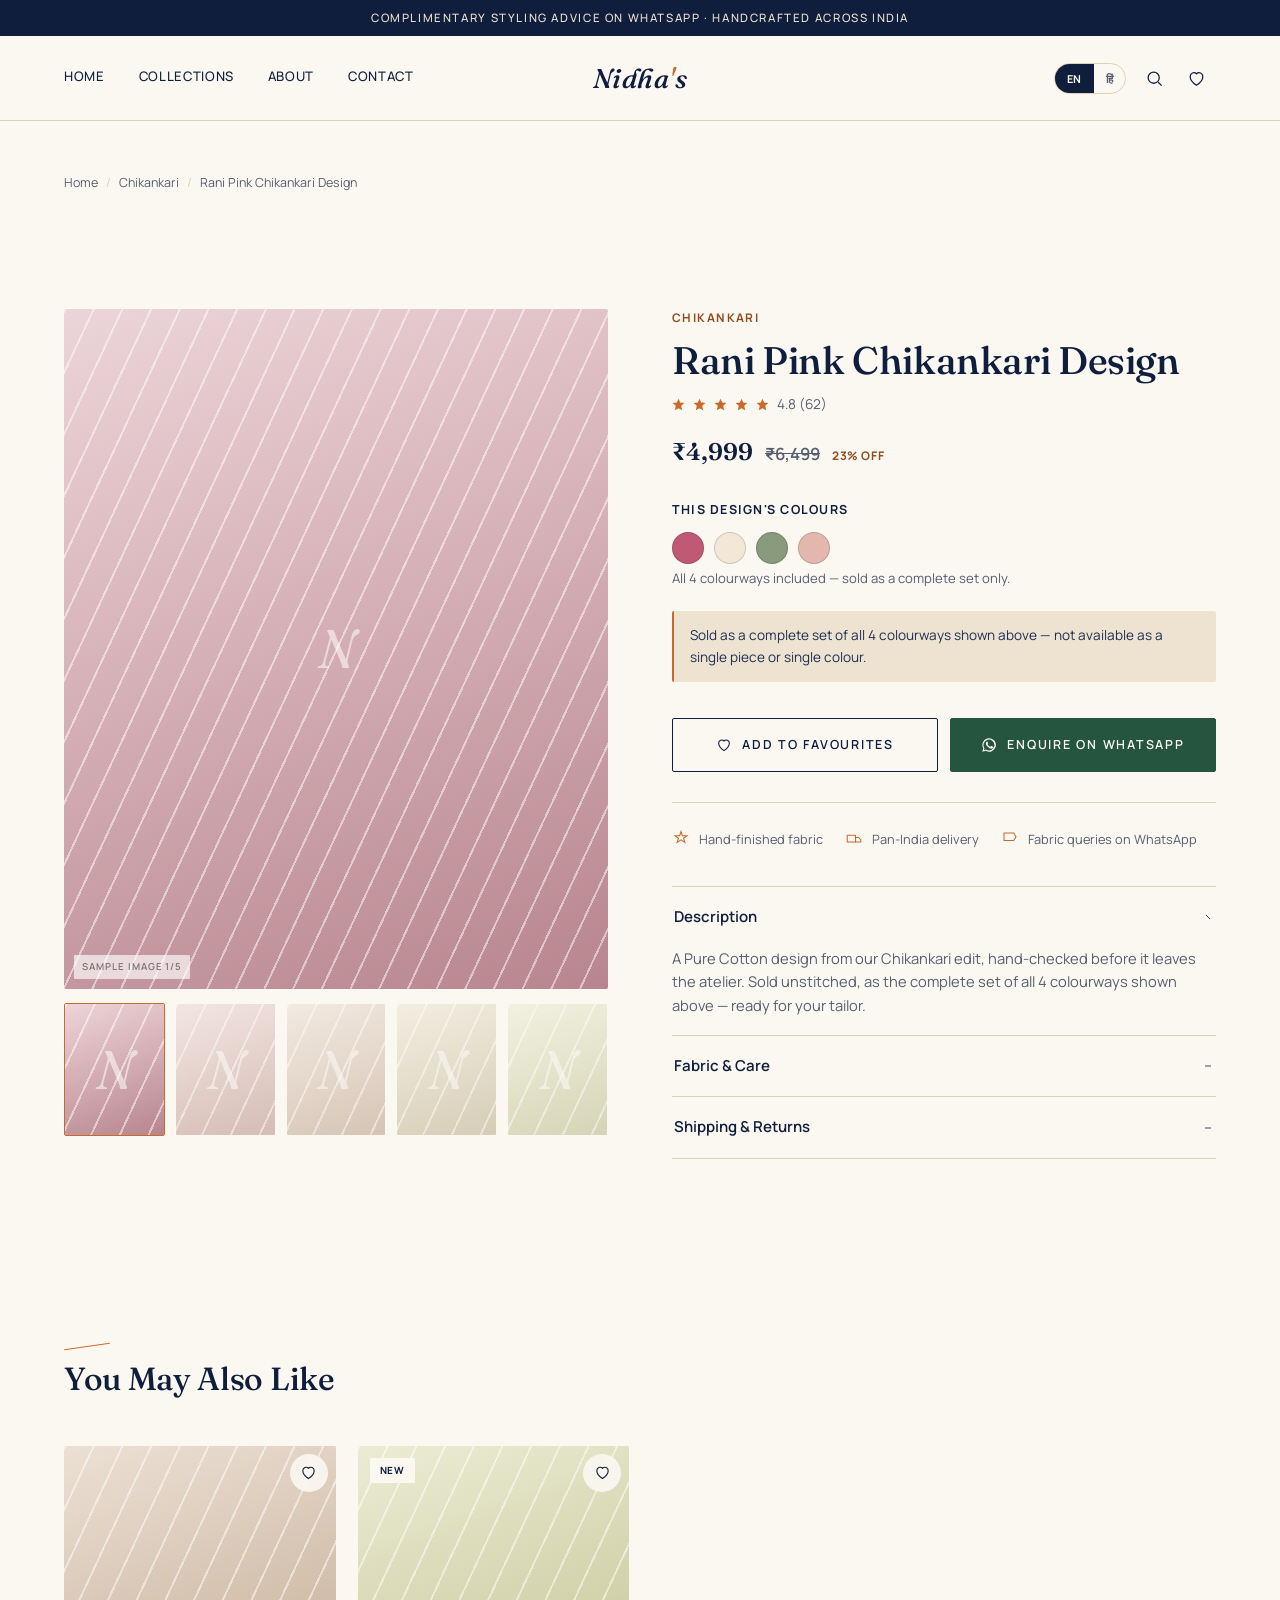
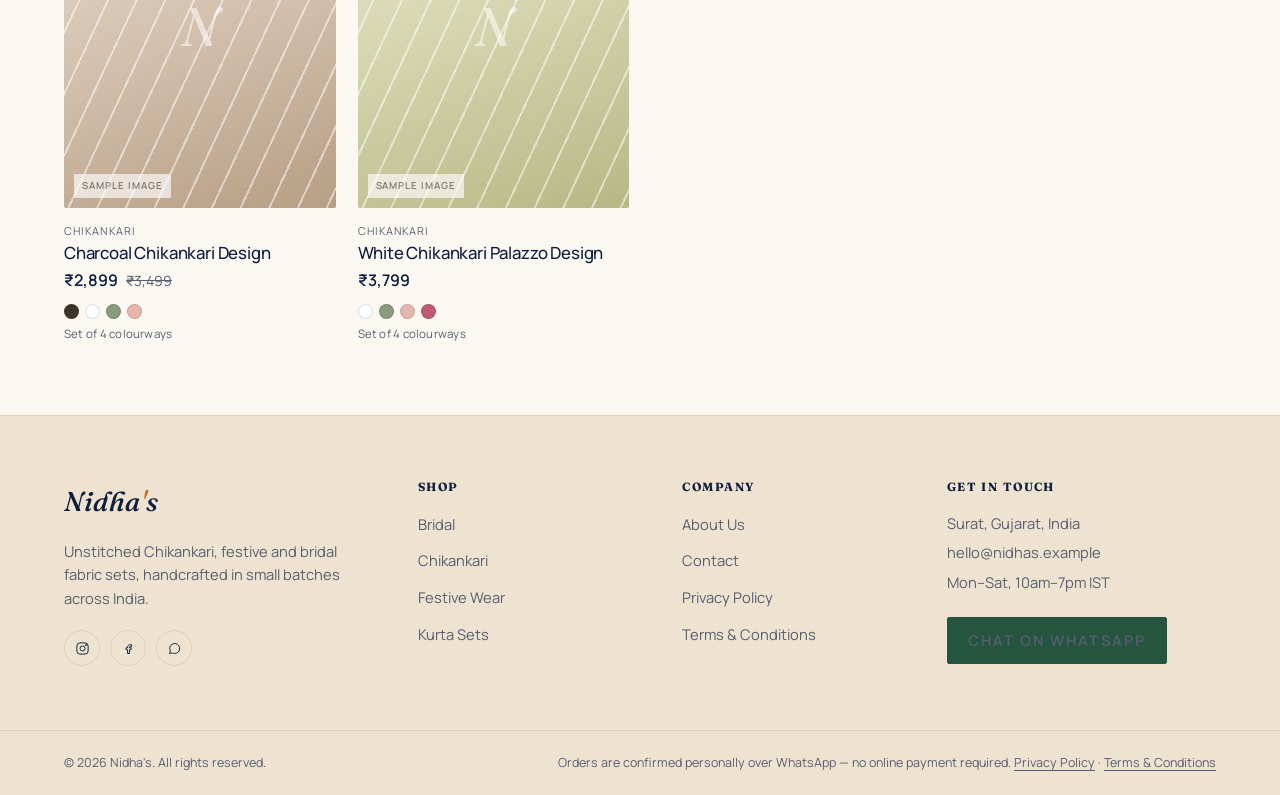
==== commit 0aed7a0e: "Add files via upload" ====
--- a/product.html
+++ b/product.html
@@ -5,7 +5,7 @@
 <meta name="viewport" content="width=device-width, initial-scale=1.0">
 <script>document.documentElement.classList.add('js-motion')</script>
 <title>Product — Nidha's</title>
-<meta name="description" content="Product details from Nidha's. Save to favourites and enquire on WhatsApp.">
+<meta name="description" content="Product details from Nidha's — unstitched fabric, sold as a complete set of 4 colourways. Save to favourites and enquire on WhatsApp.">
 <link rel="preconnect" href="https://fonts.googleapis.com">
 <link rel="stylesheet" href="style.css">
 <link rel="stylesheet" href="motion.css">
@@ -14,20 +14,24 @@
 
 <a href="#main" class="skip-link">Skip to content</a>
 
-<div class="announce">Complimentary styling advice on WhatsApp · Handcrafted across India</div>
+<div class="announce" data-i18n="announce.text">Complimentary styling advice on WhatsApp · Handcrafted across India</div>
 
 <header class="site-header">
   <div class="container header-row">
     <nav class="nav-main" aria-label="Primary">
-      <a href="index.html">Home</a>
-      <a href="shop.html">Collections</a>
-      <a href="about.html">About</a>
-      <a href="contact.html">Contact</a>
+      <a href="index.html" data-i18n="nav.home">Home</a>
+      <a href="shop.html" data-i18n="nav.collections">Collections</a>
+      <a href="about.html" data-i18n="nav.about">About</a>
+      <a href="contact.html" data-i18n="nav.contact">Contact</a>
     </nav>
 
     <a href="index.html" class="logo">Nidha<span>'</span>s</a>
 
     <div class="header-actions">
+      <div class="lang-toggle" data-lang-toggle role="group" aria-label="Language">
+        <button type="button" data-lang="en" aria-pressed="true">EN</button>
+        <button type="button" data-lang="hi" aria-pressed="false">हिं</button>
+      </div>
       <button class="icon-btn" aria-label="Search">
         <svg viewBox="0 0 24 24" fill="none" stroke="currentColor" stroke-width="1.6"><circle cx="11" cy="11" r="7"/><path d="M21 21l-4.3-4.3"/></svg>
       </button>
@@ -50,13 +54,13 @@
     </button>
   </div>
   <div class="mobile-nav-links">
-    <a href="index.html">Home</a>
-    <a href="shop.html">Collections</a>
-    <a href="about.html">About</a>
-    <a href="contact.html">Contact</a>
+    <a href="index.html" data-i18n="nav.home">Home</a>
+    <a href="shop.html" data-i18n="nav.collections">Collections</a>
+    <a href="about.html" data-i18n="nav.about">About</a>
+    <a href="contact.html" data-i18n="nav.contact">Contact</a>
   </div>
   <div class="mobile-nav-footer">
-    <a class="btn btn-whatsapp btn-block" href="https://wa.me/919999999999" target="_blank" rel="noopener">Chat with us on WhatsApp</a>
+    <a class="btn btn-whatsapp btn-block" href="https://wa.me/919999999999" target="_blank" rel="noopener" data-i18n="mobileNav.whatsapp">Chat with us on WhatsApp</a>
   </div>
 </nav>
 
@@ -65,7 +69,7 @@
   <div class="page-banner" style="padding-bottom:0;border-bottom:none;">
     <div class="container" style="padding-inline:0">
       <div class="breadcrumb">
-        <a href="index.html">Home</a><span class="sep">/</span>
+        <a href="index.html" data-i18n="breadcrumb.home">Home</a><span class="sep">/</span>
         <a href="shop.html" data-crumb-cat>Collections</a><span class="sep">/</span>
         <span data-crumb-name>Product</span>
       </div>
@@ -89,58 +93,54 @@
 
         <div class="pd-option">
           <div class="pd-option-head">
-            <span class="pd-option-label">Colour</span>
+            <span class="pd-option-label" data-i18n="pd.colourLabel">This Design's Colours</span>
           </div>
           <div class="color-row" data-color-row></div>
-        </div>
-
-        <div class="pd-option">
-          <div class="pd-option-head">
-            <span class="pd-option-label">Size</span>
-            <button class="size-guide-link" data-size-guide-open type="button">Size Guide</button>
-          </div>
-          <div class="size-row" data-size-row></div>
-        </div>
+          <p class="pd-colour-note" data-i18n="pd.colourNote">All 4 colourways included — sold as a complete set only.</p>
+        </div>
+
+        <p class="pd-policy-note" data-i18n="pd.policyNote">Sold as a complete set of all 4 colourways shown above — not available as a single piece or single colour.</p>
 
         <div class="pd-actions">
           <button class="btn btn-outline" data-pd-wishlist aria-pressed="false">
             <svg viewBox="0 0 24 24" fill="none" stroke="currentColor" stroke-width="1.6"><path d="M12 20.5s-8-4.9-8-11A4.7 4.7 0 0 1 12 6a4.7 4.7 0 0 1 8 3.5c0 6.1-8 11-8 11z"/></svg>
-            <span>Add to Favourites</span>
+            <span data-pd-wishlist-label data-i18n="pd.addFavourite">Add to Favourites</span>
           </button>
           <a class="btn btn-whatsapp" data-pd-whatsapp href="#" target="_blank" rel="noopener">
             <svg viewBox="0 0 24 24" fill="currentColor"><path d="M17.5 14.4c-.3-.1-1.7-.8-1.9-.9-.3-.1-.4-.1-.6.1-.2.3-.7.9-.8 1-.1.2-.3.2-.5.1-.3-.1-1.2-.4-2.2-1.4-.8-.7-1.4-1.6-1.5-1.9-.2-.3 0-.4.1-.6l.4-.5c.1-.1.2-.3.2-.4.1-.2 0-.3 0-.4-.1-.1-.6-1.4-.8-1.9-.2-.5-.4-.4-.6-.4h-.5c-.2 0-.5.1-.7.3-.2.3-.9.9-.9 2.2s1 2.5 1.1 2.7c.1.2 2 3 4.7 4.3.7.3 1.2.5 1.6.6.7.2 1.3.2 1.8.1.5-.1 1.7-.7 1.9-1.3.2-.7.2-1.2.2-1.3-.1-.1-.2-.2-.5-.3z"/><path d="M12 2a10 10 0 0 0-8.6 15L2 22l5.2-1.4A10 10 0 1 0 12 2zm0 18.2a8.2 8.2 0 0 1-4.2-1.1l-.3-.2-3.1.8.8-3-.2-.3A8.2 8.2 0 1 1 20.2 12 8.2 8.2 0 0 1 12 20.2z"/></svg>
-            Enquire on WhatsApp
+            <span data-i18n="cta.whatsappEnquire">Enquire on WhatsApp</span>
           </a>
         </div>
 
         <div class="pd-trust">
-          <div class="pd-trust-item"><svg viewBox="0 0 24 24"><path d="M12 2l1.8 5.6H20l-4.6 3.4 1.8 5.6L12 13.2 6.8 16.6l1.8-5.6L4 7.6h6.2z"/></svg>Handcrafted piece</div>
-          <div class="pd-trust-item"><svg viewBox="0 0 24 24"><path d="M3 7h11v9H3z"/><path d="M14 10h4l3 3v3h-7z"/></svg>Pan-India delivery</div>
-          <div class="pd-trust-item"><svg viewBox="0 0 24 24"><path d="M4 4h13l3 5-3 5H4z"/></svg>Easy exchange via WhatsApp</div>
+          <div class="pd-trust-item"><svg viewBox="0 0 24 24"><path d="M12 2l1.8 5.6H20l-4.6 3.4 1.8 5.6L12 13.2 6.8 16.6l1.8-5.6L4 7.6h6.2z"/></svg><span data-i18n="pd.trust1">Hand-finished fabric</span></div>
+          <div class="pd-trust-item"><svg viewBox="0 0 24 24"><path d="M3 7h11v9H3z"/><path d="M14 10h4l3 3v3h-7z"/></svg><span data-i18n="pd.trust2">Pan-India delivery</span></div>
+          <div class="pd-trust-item"><svg viewBox="0 0 24 24"><path d="M4 4h13l3 5-3 5H4z"/></svg><span data-i18n="pd.trust3">Fabric queries on WhatsApp</span></div>
         </div>
 
         <div class="accordion">
           <details class="accordion-item" open>
-            <summary>Description <svg class="chev" viewBox="0 0 24 24" fill="none" stroke="currentColor"><path d="M6 12h12"/></svg></summary>
+            <summary><span data-i18n="accordion.description">Description</span> <svg class="chev" viewBox="0 0 24 24" fill="none" stroke="currentColor"><path d="M6 12h12"/></svg></summary>
             <div class="accordion-body">
-              <p>Hand-finished with attention to drape and stitching detail. Colours may vary slightly from screen to fabric — our team can send close-up shots on WhatsApp before you confirm.</p>
+              <p data-pd-description-body></p>
             </div>
           </details>
           <details class="accordion-item">
-            <summary>Fabric &amp; Care <svg class="chev" viewBox="0 0 24 24" fill="none" stroke="currentColor"><path d="M6 12h12"/></svg></summary>
+            <summary><span data-i18n="accordion.fabricCare">Fabric & Care</span> <svg class="chev" viewBox="0 0 24 24" fill="none" stroke="currentColor"><path d="M6 12h12"/></svg></summary>
             <div class="accordion-body">
-              <p>Fabric: <span data-pd-fabric></span></p>
+              <p><span data-i18n="pd.fabricLabel">Fabric:</span> <span data-pd-fabric></span></p>
               <ul>
-                <li>Dry clean recommended for first wash</li>
-                <li>Iron on reverse at medium heat</li>
-                <li>Store folded, away from direct sunlight</li>
+                <li data-i18n="pd.careItem1">Dry clean recommended for first wash</li>
+                <li data-i18n="pd.careItem2">Iron on reverse at medium heat</li>
+                <li data-i18n="pd.careItem3">Store folded, away from direct sunlight</li>
+                <li data-i18n="pd.careItem4">Fabric is cut fresh for your order once confirmed</li>
               </ul>
             </div>
           </details>
           <details class="accordion-item">
-            <summary>Shipping &amp; Returns <svg class="chev" viewBox="0 0 24 24" fill="none" stroke="currentColor"><path d="M6 12h12"/></svg></summary>
+            <summary><span data-i18n="accordion.shipping">Shipping & Returns</span> <svg class="chev" viewBox="0 0 24 24" fill="none" stroke="currentColor"><path d="M6 12h12"/></svg></summary>
             <div class="accordion-body">
-              <p>We don't run an online checkout — once you confirm on WhatsApp, our team shares final pricing, delivery timelines and exchange terms directly with you before anything ships.</p>
+              <p data-i18n="pd.shippingBody">We don't run an online checkout — once you confirm the design and set on WhatsApp, our team cuts your fabric to order and shares delivery timelines directly with you.</p>
             </div>
           </details>
         </div>
@@ -153,7 +153,7 @@
     <div class="section-head">
       <div>
         <span class="fold" aria-hidden="true"></span>
-        <h2>You May Also Like</h2>
+        <h2 data-i18n="pd.relatedHeading">You May Also Like</h2>
       </div>
     </div>
     <div class="product-grid" data-related-grid></div>
@@ -165,7 +165,7 @@
   <div class="container footer-grid">
     <div class="footer-brand">
       <a href="index.html" class="logo">Nidha<span>'</span>s</a>
-      <p>Handcrafted salwar suits, Chikankari and festive wear, made in small batches across India.</p>
+      <p data-i18n="footer.tagline">Unstitched Chikankari, festive and bridal fabric sets, handcrafted in small batches across India.</p>
       <div class="footer-socials">
         <a href="https://instagram.com" target="_blank" rel="noopener" aria-label="Instagram"><svg viewBox="0 0 24 24"><rect x="3" y="3" width="18" height="18" rx="5"/><circle cx="12" cy="12" r="4"/><circle cx="17.5" cy="6.5" r="1"/></svg></a>
         <a href="https://facebook.com" target="_blank" rel="noopener" aria-label="Facebook"><svg viewBox="0 0 24 24"><path d="M14 9h3V6h-3c-2 0-3.5 1.5-3.5 3.5V11H8v3h2.5v6h3v-6H16l.5-3h-3V9.5c0-.3.2-.5.5-.5z"/></svg></a>
@@ -173,7 +173,7 @@
       </div>
     </div>
     <nav class="footer-col" aria-label="Shop">
-      <h4>Shop</h4>
+      <h4 data-i18n="footer.shop">Shop</h4>
       <ul>
         <li><a href="shop.html?category=Bridal">Bridal</a></li>
         <li><a href="shop.html?category=Chikankari">Chikankari</a></li>
@@ -182,32 +182,32 @@
       </ul>
     </nav>
     <nav class="footer-col" aria-label="Company">
-      <h4>Company</h4>
+      <h4 data-i18n="footer.company">Company</h4>
       <ul>
-        <li><a href="about.html">About Us</a></li>
-        <li><a href="contact.html">Contact</a></li>
-        <li><a href="privacy.html">Privacy Policy</a></li>
-        <li><a href="terms.html">Terms &amp; Conditions</a></li>
+        <li><a href="about.html" data-i18n="footer.linkAbout">About Us</a></li>
+        <li><a href="contact.html" data-i18n="footer.linkContact">Contact</a></li>
+        <li><a href="privacy.html" data-i18n="footer.linkPrivacy">Privacy Policy</a></li>
+        <li><a href="terms.html" data-i18n="footer.linkTerms">Terms &amp; Conditions</a></li>
       </ul>
     </nav>
     <div class="footer-col footer-contact">
-      <h4>Get In Touch</h4>
+      <h4 data-i18n="footer.getInTouch">Get In Touch</h4>
       <p>Surat, Gujarat, India</p>
       <p>hello@nidhas.example</p>
-      <p>Mon–Sat, 10am–7pm IST</p>
-      <a class="btn btn-whatsapp btn-sm" href="https://wa.me/919999999999" target="_blank" rel="noopener">Chat on WhatsApp</a>
+      <p data-i18n="footer.hours">Mon–Sat, 10am–7pm IST</p>
+      <a class="btn btn-whatsapp btn-sm" href="https://wa.me/919999999999" target="_blank" rel="noopener" data-i18n="footer.whatsapp">Chat on WhatsApp</a>
     </div>
   </div>
   <div class="footer-bottom">
-    <span>© 2026 Nidha's. All rights reserved.</span>
-    <span>Orders are confirmed personally over WhatsApp — no online payment required. <a href="privacy.html">Privacy</a> · <a href="terms.html">Terms</a></span>
+    <span data-i18n="footer.copyright">© 2026 Nidha's. All rights reserved.</span>
+    <span><span data-i18n="footer.paymentNote">Orders are confirmed personally over WhatsApp — no online payment required.</span> <a href="privacy.html" data-i18n="footer.linkPrivacy">Privacy Policy</a> · <a href="terms.html" data-i18n="footer.linkTerms">Terms &amp; Conditions</a></span>
   </div>
 </footer>
 
 <div class="drawer-overlay" data-drawer-overlay></div>
 <aside class="drawer" data-drawer aria-label="Favourites">
   <div class="drawer-head">
-    <h2>Your Favourites</h2>
+    <h2 data-i18n="drawer.title">Your Favourites</h2>
     <button class="icon-btn" data-drawer-close aria-label="Close favourites">
       <svg viewBox="0 0 24 24" fill="none" stroke="currentColor" stroke-width="1.6"><path d="M6 6l12 12M18 6L6 18"/></svg>
     </button>
@@ -216,30 +216,7 @@
   <div class="drawer-foot" data-drawer-foot></div>
 </aside>
 
-<!-- Size guide modal -->
-<div class="modal-overlay" data-size-modal>
-  <div class="modal" role="dialog" aria-modal="true" aria-label="Size guide">
-    <div class="modal-head">
-      <h3>Size Guide</h3>
-      <button class="icon-btn" data-size-modal-close aria-label="Close size guide">
-        <svg viewBox="0 0 24 24" fill="none" stroke="currentColor" stroke-width="1.6"><path d="M6 6l12 12M18 6L6 18"/></svg>
-      </button>
-    </div>
-    <table class="size-table">
-      <thead><tr><th>Size</th><th>Bust (in)</th><th>Waist (in)</th><th>Hip (in)</th></tr></thead>
-      <tbody>
-        <tr><td>XS</td><td>32</td><td>26</td><td>35</td></tr>
-        <tr><td>S</td><td>34</td><td>28</td><td>37</td></tr>
-        <tr><td>M</td><td>36</td><td>30</td><td>39</td></tr>
-        <tr><td>L</td><td>38</td><td>32</td><td>41</td></tr>
-        <tr><td>XL</td><td>40</td><td>34</td><td>43</td></tr>
-        <tr><td>XXL</td><td>42</td><td>36</td><td>45</td></tr>
-      </tbody>
-    </table>
-    <p style="margin-top:14px;font-size:.82rem;color:var(--bark)">Between sizes, or unsure? Send your measurements on WhatsApp and we'll confirm fit before you order.</p>
-  </div>
-</div>
-
+<script src="i18n.js"></script>
 <script src="main.js"></script>
 <script src="product.js"></script>
 <script src="motion.js"></script>
--- a/style.css
+++ b/style.css
@@ -8,12 +8,12 @@
   --sand:#eee3d0;
   --sand-deep:#e3d4b8;
   --white:#ffffff;
-  --ink:#221e19;
-  --ink-soft:#3a342b;
-  --bark:#6e6152;
-  --gold:#a7822e;
-  --gold-soft:#c9a860;
-  --gold-text:#7a5d21; /* darker than --gold: meets 4.5:1 contrast for small text on ivory/sand */
+  --ink:#0f1e3d;          /* navy, sampled from the Nidha's logo wordmark */
+  --ink-soft:#1c2f52;     /* lighter navy, for hover states */
+  --bark:#565e70;         /* muted navy-grey for secondary text */
+  --gold:#c86b2a;         /* rust orange, sampled from the Nidha's logo background */
+  --gold-soft:#e2935c;    /* lighter orange tint, for text on dark navy sections */
+  --gold-text:#8f4b1d;    /* darker orange — meets 4.5:1 for small text on ivory/sand */
   --line:#ded0b4;
   --error:#a13a2f;
 
@@ -571,7 +571,7 @@
 }
 .size-pill[aria-pressed="true"]{background:var(--ink);color:var(--ivory);border-color:var(--ink);}
 .size-pill:hover:not([aria-pressed="true"]){border-color:var(--ink);}
-.color-row .color-chip{width:32px;height:32px;}
+.color-row .color-chip{width:32px;height:32px;cursor:default;}
 
 .pd-actions{display:flex;gap:12px;margin-top:36px;flex-wrap:wrap;}
 .pd-actions .btn{flex:1;min-width:190px;}
@@ -680,3 +680,30 @@
   .drawer-item{grid-template-columns:60px 1fr;}
   .drawer-item .price-wrap{grid-column:2;}
 }
+
+/* ============================================================
+   Added for the raw-cloth / set-of-4 business model + bilingual UI
+   ============================================================ */
+.set-note{font-size:.72rem;color:var(--bark);margin-top:6px;letter-spacing:.02em;}
+
+.policy-banner{
+  background:var(--sand);border-top:1px solid var(--line);border-bottom:1px solid var(--line);
+  padding:22px var(--gutter);
+}
+.policy-banner .container{display:flex;gap:16px;align-items:flex-start;padding-inline:0;}
+.policy-banner .ico{width:22px;height:22px;stroke:var(--gold-text);fill:none;stroke-width:1.6;flex-shrink:0;margin-top:2px;}
+.policy-banner h2{font-size:.95rem;font-family:var(--font-body);font-weight:700;margin-bottom:4px;}
+.policy-banner p{font-size:.88rem;color:var(--bark);max-width:70ch;}
+
+.lang-toggle{display:flex;border:1px solid var(--line);border-radius:20px;overflow:hidden;margin-right:6px;flex-shrink:0;}
+.lang-toggle button{
+  padding:6px 12px;font-size:.68rem;font-weight:700;letter-spacing:.04em;
+  color:var(--bark);transition:background var(--dur) var(--ease),color var(--dur) var(--ease);
+}
+.lang-toggle button[aria-pressed="true"]{background:var(--ink);color:var(--ivory);}
+
+.pd-policy-note{
+  margin-top:22px;padding:14px 16px;background:var(--sand);border-left:2px solid var(--gold);
+  font-size:.85rem;color:var(--ink-soft);border-radius:var(--radius);
+}
+.pd-colour-note{font-size:.82rem;color:var(--bark);margin-top:4px;}
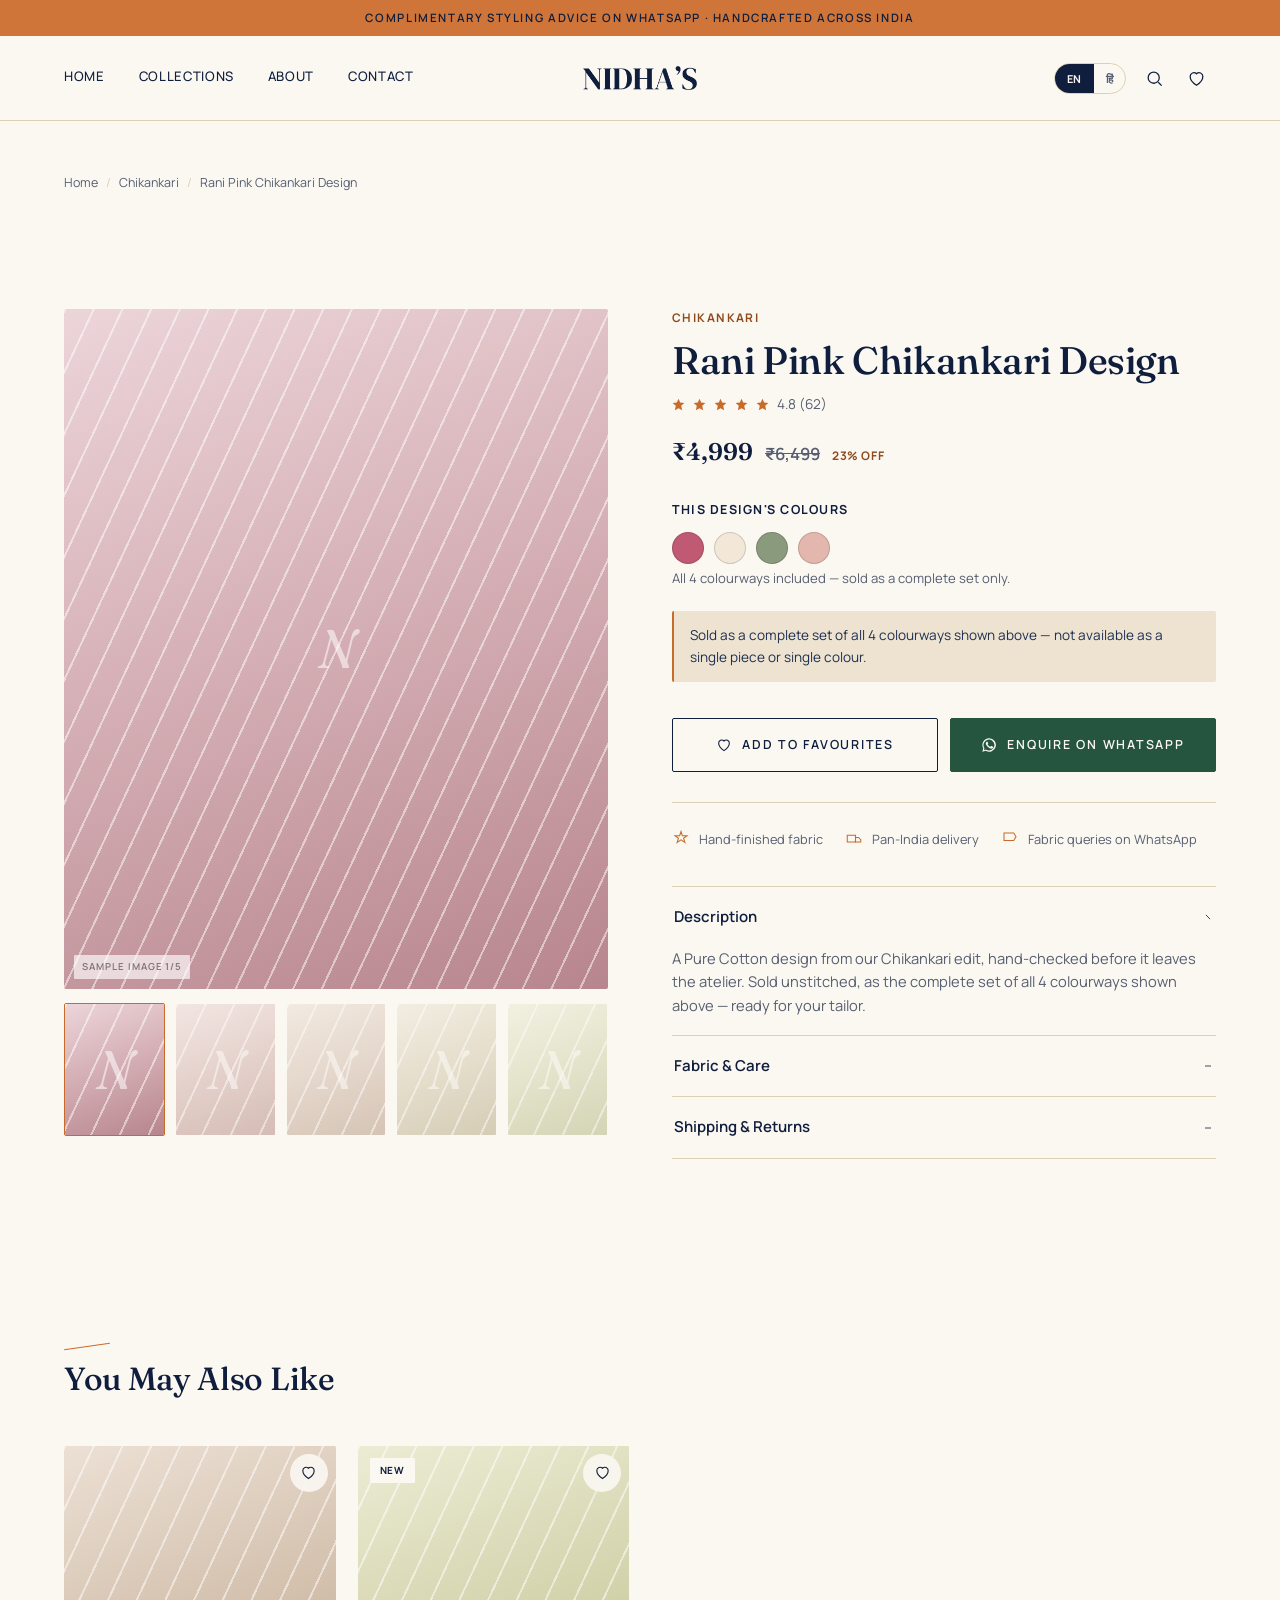
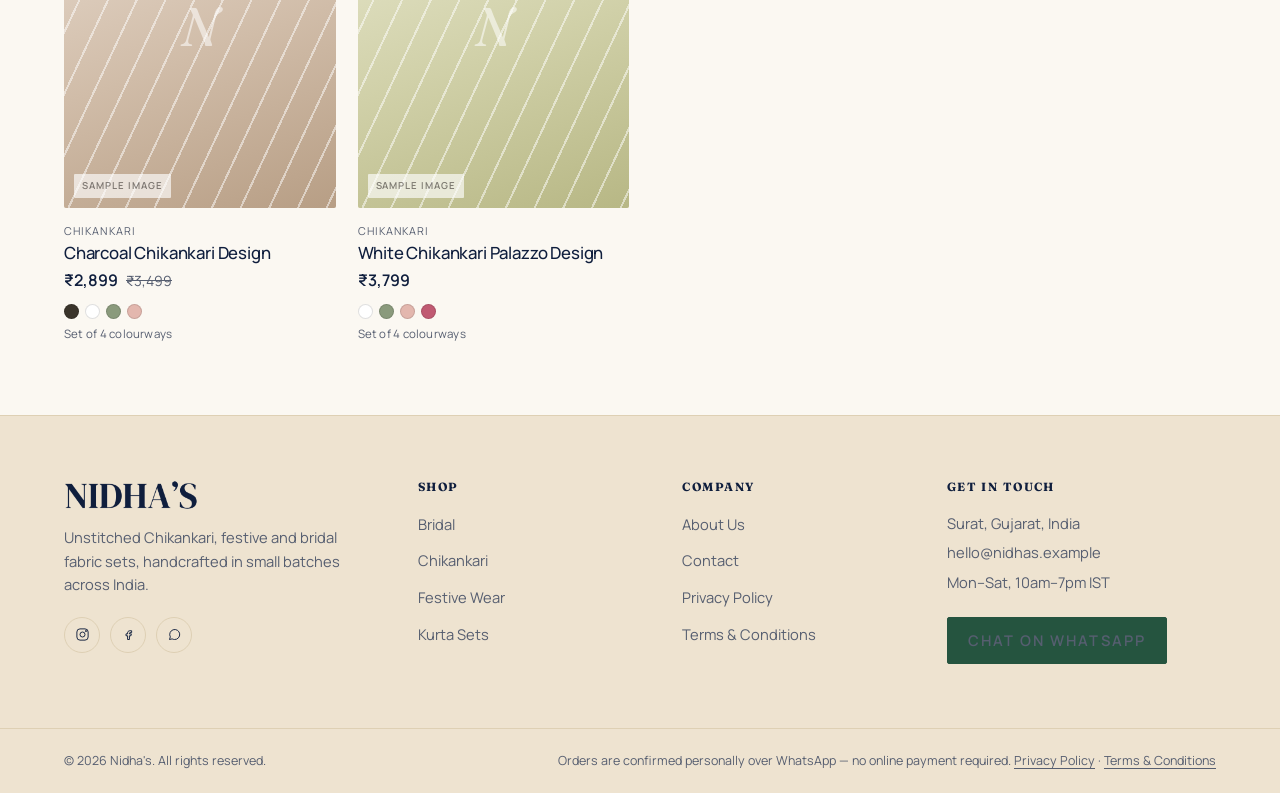
==== commit 34557e80: "Add files via upload" ====
--- a/product.html
+++ b/product.html
@@ -9,6 +9,8 @@
 <link rel="preconnect" href="https://fonts.googleapis.com">
 <link rel="stylesheet" href="style.css">
 <link rel="stylesheet" href="motion.css">
+<link rel="icon" href="favicon.png" type="image/png">
+<link rel="apple-touch-icon" href="apple-touch-icon.png">
 </head>
 <body>
 
@@ -25,7 +27,7 @@
       <a href="contact.html" data-i18n="nav.contact">Contact</a>
     </nav>
 
-    <a href="index.html" class="logo">Nidha<span>'</span>s</a>
+    <a href="index.html" class="logo-mark"><img src="logo.png" alt="Nidha's" class="logo-img"></a>
 
     <div class="header-actions">
       <div class="lang-toggle" data-lang-toggle role="group" aria-label="Language">
@@ -48,7 +50,7 @@
 
 <nav class="mobile-nav" data-mobile-nav aria-label="Mobile">
   <div class="mobile-nav-top">
-    <a href="index.html" class="logo">Nidha<span>'</span>s</a>
+    <a href="index.html" class="logo-mark"><img src="logo.png" alt="Nidha's" class="logo-img"></a>
     <button class="icon-btn" data-mobile-nav-close aria-label="Close menu">
       <svg viewBox="0 0 24 24" fill="none" stroke="currentColor" stroke-width="1.6"><path d="M6 6l12 12M18 6L6 18"/></svg>
     </button>
@@ -164,7 +166,7 @@
 <footer class="site-footer">
   <div class="container footer-grid">
     <div class="footer-brand">
-      <a href="index.html" class="logo">Nidha<span>'</span>s</a>
+      <a href="index.html" class="logo-mark"><img src="logo.png" alt="Nidha's" class="logo-img"></a>
       <p data-i18n="footer.tagline">Unstitched Chikankari, festive and bridal fabric sets, handcrafted in small batches across India.</p>
       <div class="footer-socials">
         <a href="https://instagram.com" target="_blank" rel="noopener" aria-label="Instagram"><svg viewBox="0 0 24 24"><rect x="3" y="3" width="18" height="18" rx="5"/><circle cx="12" cy="12" r="4"/><circle cx="17.5" cy="6.5" r="1"/></svg></a>
--- a/style.css
+++ b/style.css
@@ -12,6 +12,7 @@
   --ink-soft:#1c2f52;     /* lighter navy, for hover states */
   --bark:#565e70;         /* muted navy-grey for secondary text */
   --gold:#c86b2a;         /* rust orange, sampled from the Nidha's logo background */
+  --gold-btn:#cf7539;     /* same orange, nudged for clean 4.5:1+ contrast under navy text on solid fills */
   --gold-soft:#e2935c;    /* lighter orange tint, for text on dark navy sections */
   --gold-text:#8f4b1d;    /* darker orange — meets 4.5:1 for small text on ivory/sand */
   --line:#ded0b4;
@@ -129,8 +130,8 @@
   transition:background var(--dur) var(--ease),color var(--dur) var(--ease),border-color var(--dur) var(--ease),transform var(--dur) var(--ease);
   white-space:nowrap;
 }
-.btn-primary{background:var(--ink);color:var(--ivory);}
-.btn-primary:hover{background:var(--ink-soft);transform:translateY(-1px);}
+.btn-primary{background:var(--gold-btn);color:var(--ink);}
+.btn-primary:hover{background:var(--ink);color:var(--ivory);transform:translateY(-1px);}
 .btn-outline{background:transparent;color:var(--ink);}
 .btn-outline:hover{background:var(--ink);color:var(--ivory);}
 .btn-ghost{border-color:var(--ivory);color:var(--ivory);}
@@ -160,9 +161,9 @@
    Announcement bar + Header
    ============================================================ */
 .announce{
-  background:var(--ink);color:var(--sand);
+  background:var(--gold-btn);color:var(--ink);
   text-align:center;font-size:.72rem;letter-spacing:.14em;text-transform:uppercase;
-  padding:9px 16px;font-weight:500;
+  padding:9px 16px;font-weight:600;
 }
 
 .site-header{
@@ -180,6 +181,11 @@
   font-size:1.7rem;letter-spacing:.02em;text-align:center;
 }
 .logo span{color:var(--gold);}
+
+.logo-mark{display:flex;align-items:center;justify-content:center;}
+.logo-img{height:26px;width:auto;display:block;}
+.footer-brand .logo-mark{justify-content:flex-start;}
+.footer-brand .logo-img{height:30px;}
 
 .nav-main{display:flex;gap:34px;}
 .nav-main a{
@@ -668,6 +674,8 @@
 @media (max-width:640px){
   .header-row{grid-template-columns:auto 1fr auto;height:72px;}
   .logo{font-size:1.35rem;text-align:left;}
+  .logo-mark{justify-content:flex-start;}
+  .logo-img{height:20px;}
   .footer-grid{grid-template-columns:1fr;padding-block:48px;gap:34px;}
   .product-grid{grid-template-columns:repeat(2,1fr);gap:16px 12px;}
   .feature-grid{grid-template-columns:1fr;}
